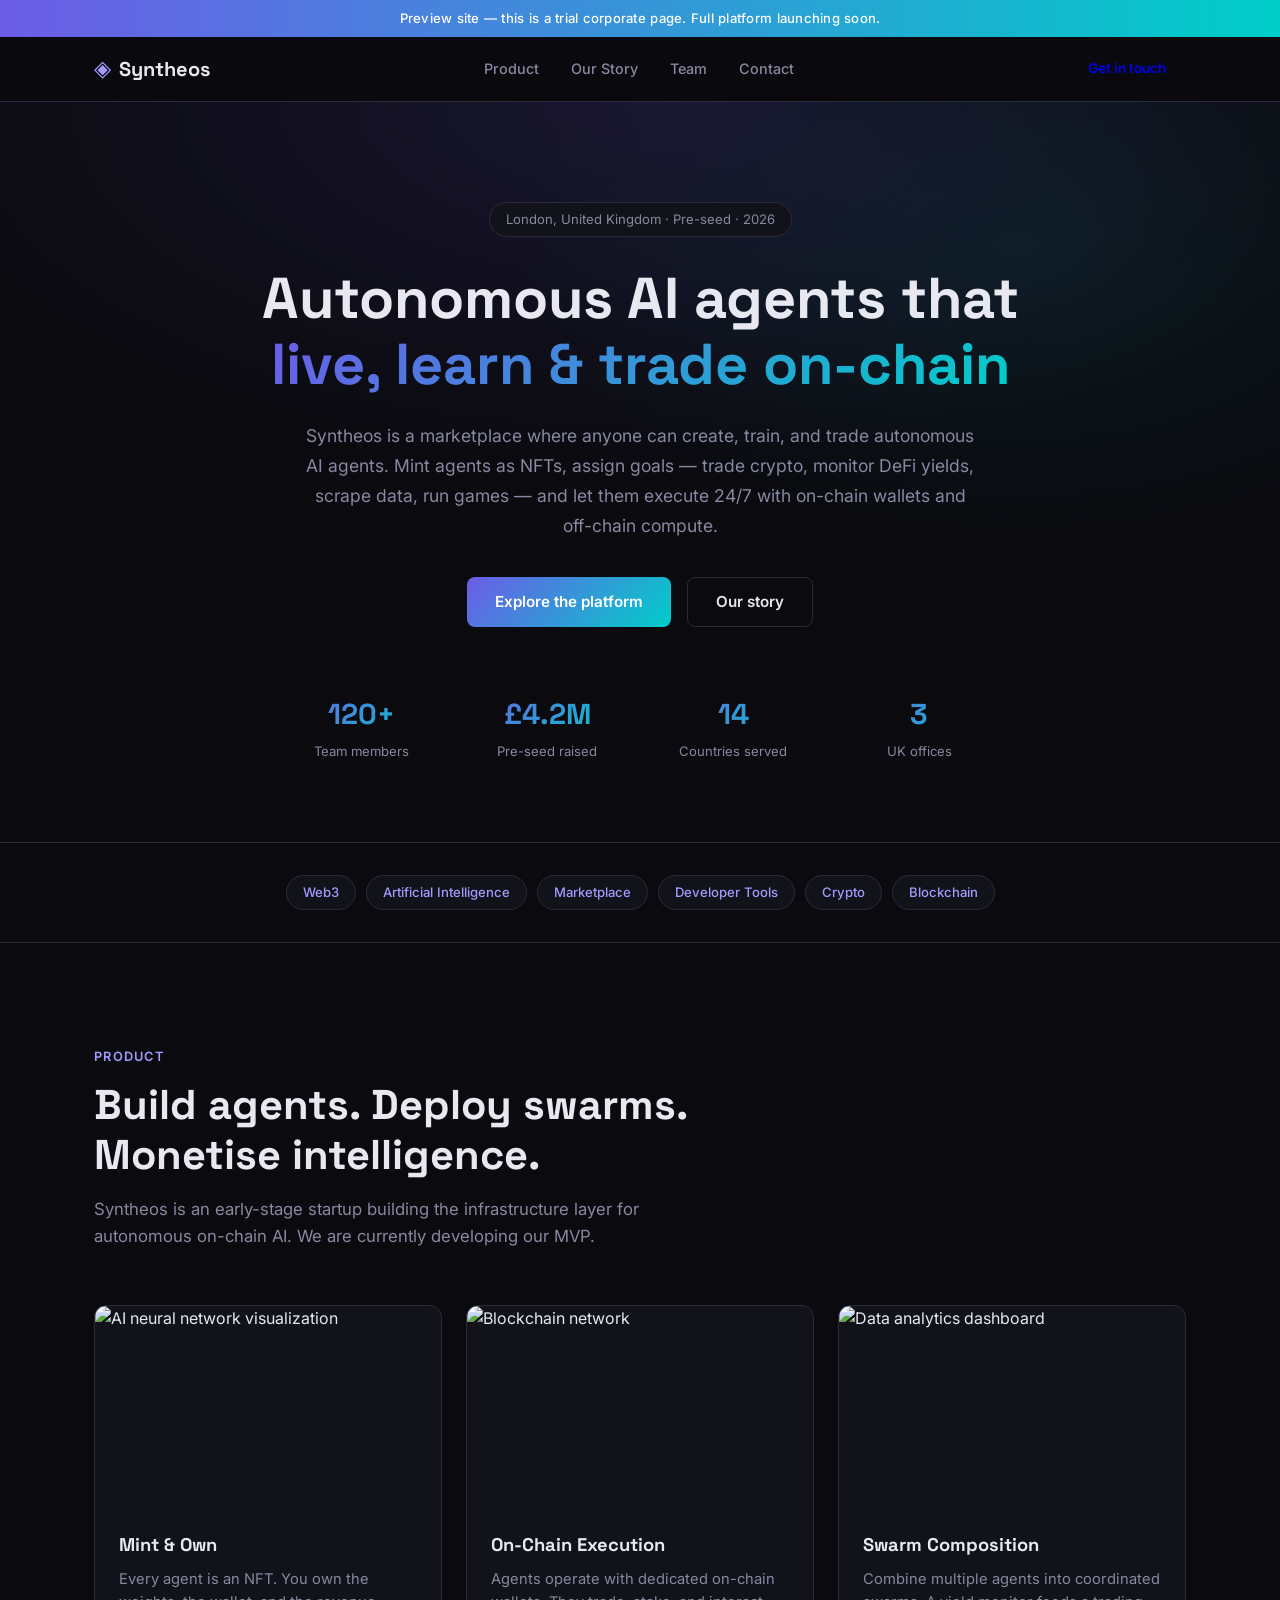
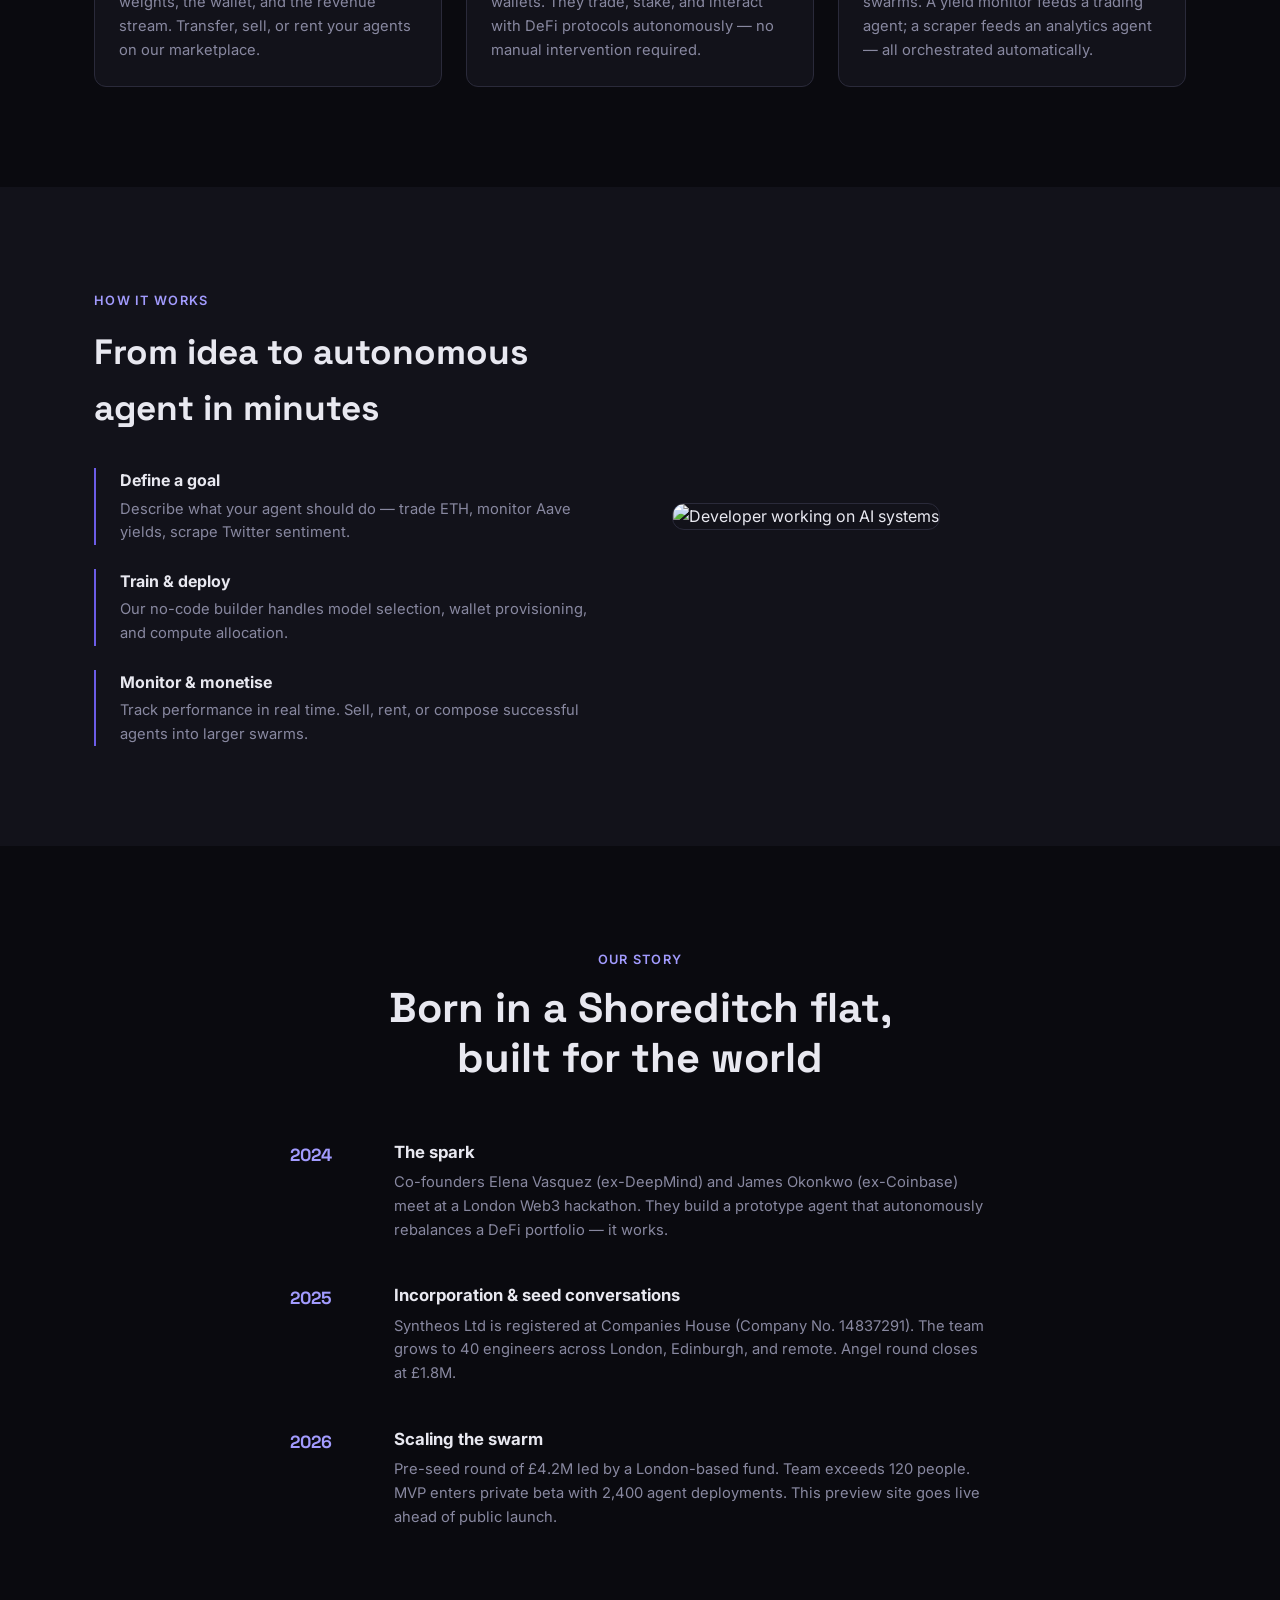
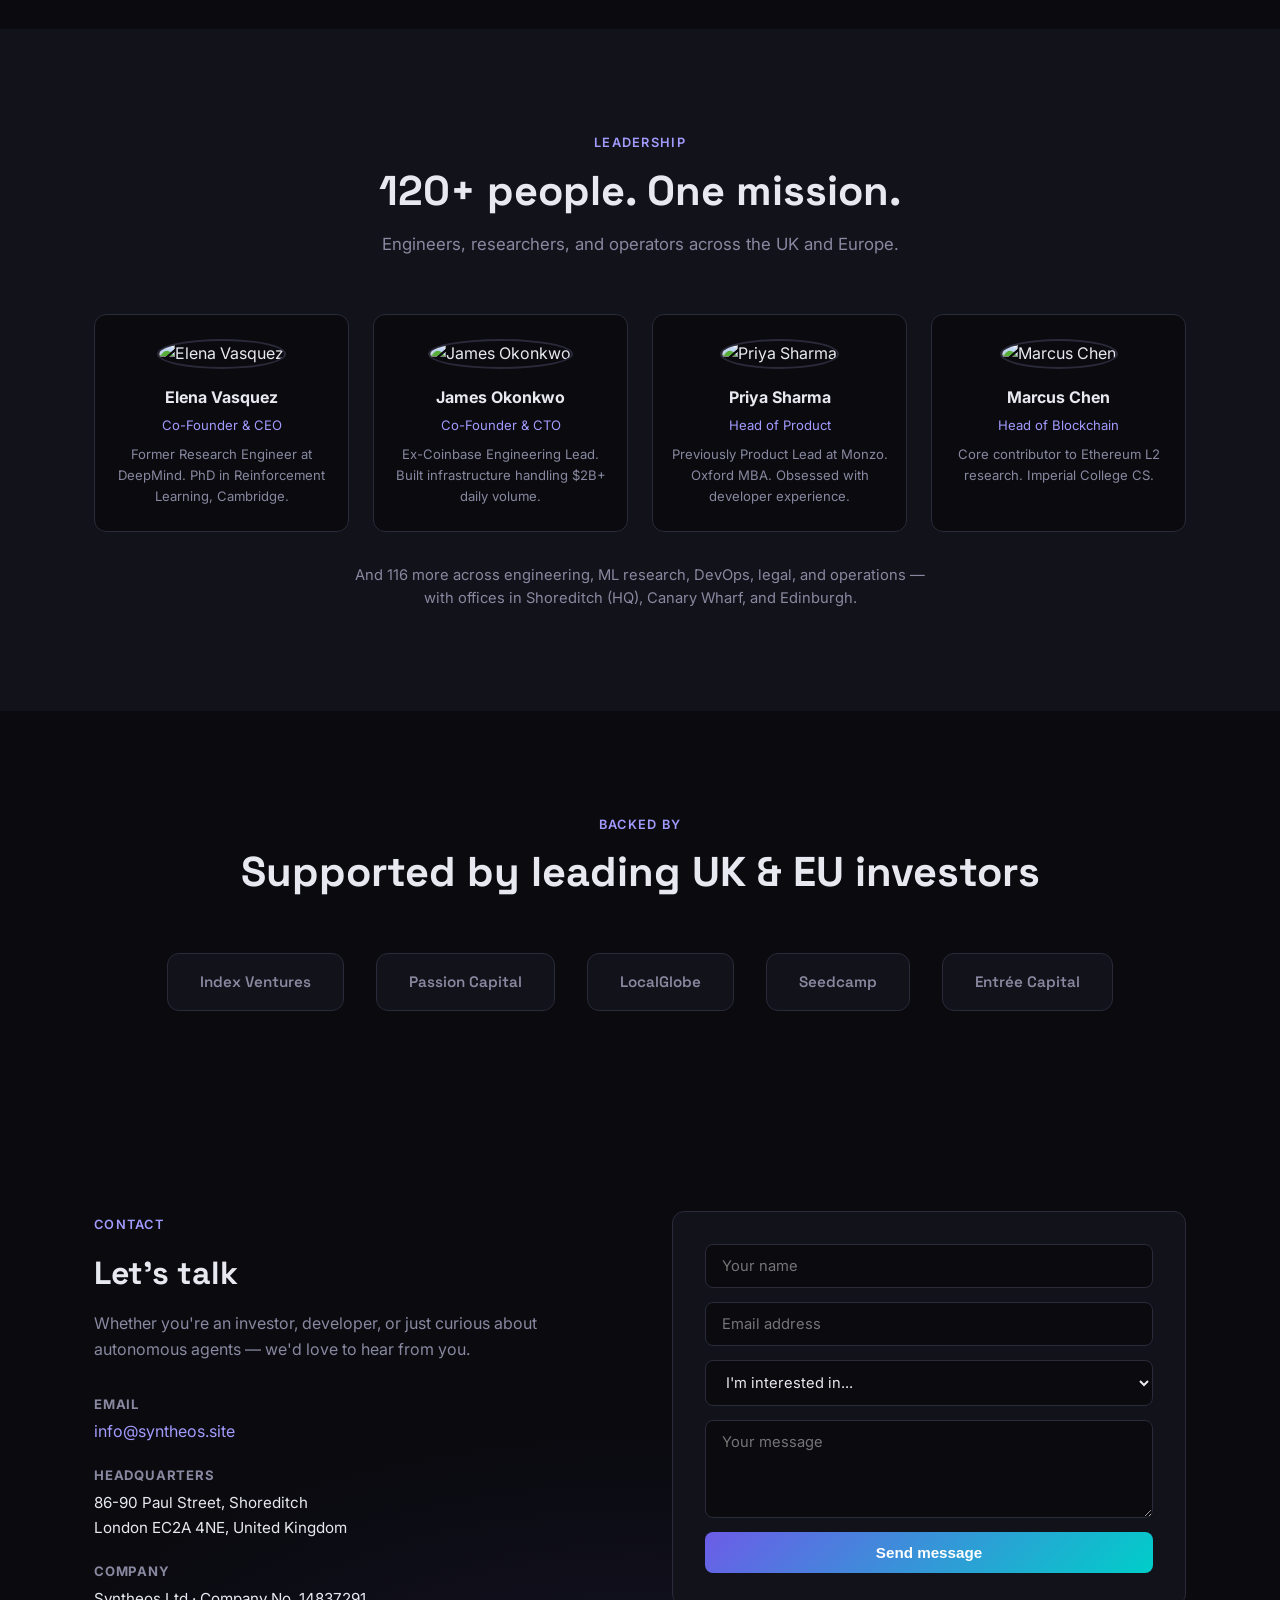
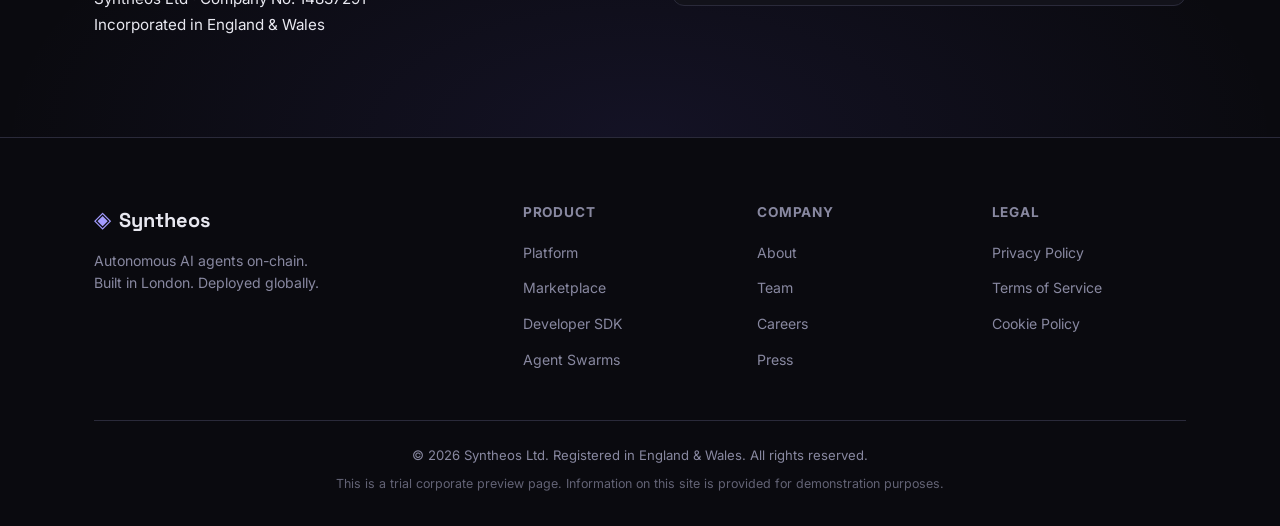
==== index.html @ bfd91b4f "Initial Syntheos corporate preview site Co-authored-by: Cursor <cursoragent@cursor.com>" ====
<!DOCTYPE html>
<html lang="en-GB">
<head>
  <meta charset="UTF-8">
  <meta name="viewport" content="width=device-width, initial-scale=1.0">
  <meta name="description" content="Syntheos — autonomous AI agent marketplace on-chain. Create, train, and trade intelligent agents from London.">
  <title>Syntheos — Autonomous AI Agents, On-Chain</title>
  <link rel="preconnect" href="https://fonts.googleapis.com">
  <link rel="preconnect" href="https://fonts.gstatic.com" crossorigin>
  <link href="https://fonts.googleapis.com/css2?family=Inter:wght@400;500;600;700;800&family=Space+Grotesk:wght@500;700&display=swap" rel="stylesheet">
  <link rel="stylesheet" href="css/style.css">
  <link rel="icon" href="data:image/svg+xml,<svg xmlns='http://www.w3.org/2000/svg' viewBox='0 0 100 100'><text y='.9em' font-size='90'>◈</text></svg>">
</head>
<body>

  <div class="trial-banner">
    Preview site — this is a trial corporate page. Full platform launching soon.
  </div>

  <nav class="nav">
    <div class="container nav-inner">
      <a href="#" class="logo">
        <span class="logo-icon">◈</span>
        Syntheos
      </a>
      <ul class="nav-links">
        <li><a href="#product">Product</a></li>
        <li><a href="#story">Our Story</a></li>
        <li><a href="#team">Team</a></li>
        <li><a href="#contact">Contact</a></li>
      </ul>
      <a href="#contact" class="btn btn-sm">Get in touch</a>
    </div>
  </nav>

  <header class="hero">
    <div class="hero-bg"></div>
    <div class="container hero-content">
      <div class="hero-badge">London, United Kingdom · Pre-seed · 2026</div>
      <h1>Autonomous AI agents that<br><span class="gradient-text">live, learn & trade on-chain</span></h1>
      <p class="hero-sub">
        Syntheos is a marketplace where anyone can create, train, and trade autonomous AI agents.
        Mint agents as NFTs, assign goals — trade crypto, monitor DeFi yields, scrape data, run games —
        and let them execute 24/7 with on-chain wallets and off-chain compute.
      </p>
      <div class="hero-actions">
        <a href="#product" class="btn btn-primary">Explore the platform</a>
        <a href="#story" class="btn btn-outline">Our story</a>
      </div>
      <div class="hero-stats">
        <div class="stat">
          <span class="stat-num">120+</span>
          <span class="stat-label">Team members</span>
        </div>
        <div class="stat">
          <span class="stat-num">£4.2M</span>
          <span class="stat-label">Pre-seed raised</span>
        </div>
        <div class="stat">
          <span class="stat-num">14</span>
          <span class="stat-label">Countries served</span>
        </div>
        <div class="stat">
          <span class="stat-num">3</span>
          <span class="stat-label">UK offices</span>
        </div>
      </div>
    </div>
  </header>

  <section class="tags-section">
    <div class="container">
      <div class="tags">
        <span class="tag">Web3</span>
        <span class="tag">Artificial Intelligence</span>
        <span class="tag">Marketplace</span>
        <span class="tag">Developer Tools</span>
        <span class="tag">Crypto</span>
        <span class="tag">Blockchain</span>
      </div>
    </div>
  </section>

  <section id="product" class="section">
    <div class="container">
      <div class="section-header">
        <span class="section-label">Product</span>
        <h2>Build agents. Deploy swarms.<br>Monetise intelligence.</h2>
        <p>Syntheos is an early-stage startup building the infrastructure layer for autonomous on-chain AI. We are currently developing our MVP.</p>
      </div>

      <div class="features-grid">
        <div class="feature-card">
          <div class="feature-img">
            <img src="https://images.unsplash.com/photo-1677442136019-21780ecad995?w=600&q=80" alt="AI neural network visualization" loading="lazy">
          </div>
          <div class="feature-body">
            <h3>Mint & Own</h3>
            <p>Every agent is an NFT. You own the weights, the wallet, and the revenue stream. Transfer, sell, or rent your agents on our marketplace.</p>
          </div>
        </div>
        <div class="feature-card">
          <div class="feature-img">
            <img src="https://images.unsplash.com/photo-1639762681485-074b7f938ba0?w=600&q=80" alt="Blockchain network" loading="lazy">
          </div>
          <div class="feature-body">
            <h3>On-Chain Execution</h3>
            <p>Agents operate with dedicated on-chain wallets. They trade, stake, and interact with DeFi protocols autonomously — no manual intervention required.</p>
          </div>
        </div>
        <div class="feature-card">
          <div class="feature-img">
            <img src="https://images.unsplash.com/photo-1551288049-bebda4e38f71?w=600&q=80" alt="Data analytics dashboard" loading="lazy">
          </div>
          <div class="feature-body">
            <h3>Swarm Composition</h3>
            <p>Combine multiple agents into coordinated swarms. A yield monitor feeds a trading agent; a scraper feeds an analytics agent — all orchestrated automatically.</p>
          </div>
        </div>
      </div>
    </div>
  </section>

  <section class="section section-dark">
    <div class="container">
      <div class="split">
        <div class="split-text">
          <span class="section-label">How it works</span>
          <h2>From idea to autonomous agent in minutes</h2>
          <ol class="steps">
            <li>
              <strong>Define a goal</strong>
              <span>Describe what your agent should do — trade ETH, monitor Aave yields, scrape Twitter sentiment.</span>
            </li>
            <li>
              <strong>Train & deploy</strong>
              <span>Our no-code builder handles model selection, wallet provisioning, and compute allocation.</span>
            </li>
            <li>
              <strong>Monitor & monetise</strong>
              <span>Track performance in real time. Sell, rent, or compose successful agents into larger swarms.</span>
            </li>
          </ol>
        </div>
        <div class="split-visual">
          <img src="https://images.unsplash.com/photo-1620712943543-bcc4688e7485?w=700&q=80" alt="Developer working on AI systems" loading="lazy">
        </div>
      </div>
    </div>
  </section>

  <section id="story" class="section">
    <div class="container">
      <div class="section-header centered">
        <span class="section-label">Our Story</span>
        <h2>Born in a Shoreditch flat,<br>built for the world</h2>
      </div>
      <div class="timeline">
        <div class="timeline-item">
          <div class="timeline-year">2024</div>
          <div class="timeline-content">
            <h3>The spark</h3>
            <p>Co-founders Elena Vasquez (ex-DeepMind) and James Okonkwo (ex-Coinbase) meet at a London Web3 hackathon. They build a prototype agent that autonomously rebalances a DeFi portfolio — it works.</p>
          </div>
        </div>
        <div class="timeline-item">
          <div class="timeline-year">2025</div>
          <div class="timeline-content">
            <h3>Incorporation & seed conversations</h3>
            <p>Syntheos Ltd is registered at Companies House (Company No. 14837291). The team grows to 40 engineers across London, Edinburgh, and remote. Angel round closes at £1.8M.</p>
          </div>
        </div>
        <div class="timeline-item">
          <div class="timeline-year">2026</div>
          <div class="timeline-content">
            <h3>Scaling the swarm</h3>
            <p>Pre-seed round of £4.2M led by a London-based fund. Team exceeds 120 people. MVP enters private beta with 2,400 agent deployments. This preview site goes live ahead of public launch.</p>
          </div>
        </div>
      </div>
    </div>
  </section>

  <section id="team" class="section section-dark">
    <div class="container">
      <div class="section-header centered">
        <span class="section-label">Leadership</span>
        <h2>120+ people. One mission.</h2>
        <p>Engineers, researchers, and operators across the UK and Europe.</p>
      </div>
      <div class="team-grid">
        <div class="team-card">
          <img src="https://images.unsplash.com/photo-1573496359142-b8d87734a5a2?w=300&q=80" alt="Elena Vasquez" loading="lazy">
          <h3>Elena Vasquez</h3>
          <span class="team-role">Co-Founder & CEO</span>
          <p>Former Research Engineer at DeepMind. PhD in Reinforcement Learning, Cambridge.</p>
        </div>
        <div class="team-card">
          <img src="https://images.unsplash.com/photo-1472099645785-5658abf4ff4e?w=300&q=80" alt="James Okonkwo" loading="lazy">
          <h3>James Okonkwo</h3>
          <span class="team-role">Co-Founder & CTO</span>
          <p>Ex-Coinbase Engineering Lead. Built infrastructure handling $2B+ daily volume.</p>
        </div>
        <div class="team-card">
          <img src="https://images.unsplash.com/photo-1580489944761-15a19d654956?w=300&q=80" alt="Priya Sharma" loading="lazy">
          <h3>Priya Sharma</h3>
          <span class="team-role">Head of Product</span>
          <p>Previously Product Lead at Monzo. Oxford MBA. Obsessed with developer experience.</p>
        </div>
        <div class="team-card">
          <img src="https://images.unsplash.com/photo-1519085360753-af0119f7cbe7?w=300&q=80" alt="Marcus Chen" loading="lazy">
          <h3>Marcus Chen</h3>
          <span class="team-role">Head of Blockchain</span>
          <p>Core contributor to Ethereum L2 research. Imperial College CS.</p>
        </div>
      </div>
      <div class="team-note">
        <p>And 116 more across engineering, ML research, DevOps, legal, and operations — with offices in Shoreditch (HQ), Canary Wharf, and Edinburgh.</p>
      </div>
    </div>
  </section>

  <section class="section investors">
    <div class="container">
      <div class="section-header centered">
        <span class="section-label">Backed by</span>
        <h2>Supported by leading UK & EU investors</h2>
      </div>
      <div class="investors-row">
        <div class="investor">Index Ventures</div>
        <div class="investor">Passion Capital</div>
        <div class="investor">LocalGlobe</div>
        <div class="investor">Seedcamp</div>
        <div class="investor">Entrée Capital</div>
      </div>
    </div>
  </section>

  <section id="contact" class="section section-contact">
    <div class="container">
      <div class="contact-grid">
        <div class="contact-info">
          <span class="section-label">Contact</span>
          <h2>Let's talk</h2>
          <p>Whether you're an investor, developer, or just curious about autonomous agents — we'd love to hear from you.</p>
          <div class="contact-details">
            <div class="contact-item">
              <strong>Email</strong>
              <a href="mailto:info@syntheos.site">info@syntheos.site</a>
            </div>
            <div class="contact-item">
              <strong>Headquarters</strong>
              <span>86-90 Paul Street, Shoreditch<br>London EC2A 4NE, United Kingdom</span>
            </div>
            <div class="contact-item">
              <strong>Company</strong>
              <span>Syntheos Ltd · Company No. 14837291<br>Incorporated in England & Wales</span>
            </div>
          </div>
        </div>
        <div class="contact-form-wrap">
          <form class="contact-form" onsubmit="event.preventDefault(); alert('Thank you! We will be in touch shortly.');">
            <input type="text" placeholder="Your name" required>
            <input type="email" placeholder="Email address" required>
            <select>
              <option value="">I'm interested in...</option>
              <option>Investing</option>
              <option>Building agents</option>
              <option>Partnership</option>
              <option>Press / Media</option>
              <option>Careers</option>
            </select>
            <textarea placeholder="Your message" rows="4"></textarea>
            <button type="submit" class="btn btn-primary btn-full">Send message</button>
          </form>
        </div>
      </div>
    </div>
  </section>

  <footer class="footer">
    <div class="container">
      <div class="footer-grid">
        <div class="footer-brand">
          <a href="#" class="logo">
            <span class="logo-icon">◈</span>
            Syntheos
          </a>
          <p>Autonomous AI agents on-chain.<br>Built in London. Deployed globally.</p>
        </div>
        <div class="footer-col">
          <h4>Product</h4>
          <ul>
            <li><a href="#product">Platform</a></li>
            <li><a href="#product">Marketplace</a></li>
            <li><a href="#product">Developer SDK</a></li>
            <li><a href="#product">Agent Swarms</a></li>
          </ul>
        </div>
        <div class="footer-col">
          <h4>Company</h4>
          <ul>
            <li><a href="#story">About</a></li>
            <li><a href="#team">Team</a></li>
            <li><a href="#contact">Careers</a></li>
            <li><a href="#contact">Press</a></li>
          </ul>
        </div>
        <div class="footer-col">
          <h4>Legal</h4>
          <ul>
            <li><a href="#">Privacy Policy</a></li>
            <li><a href="#">Terms of Service</a></li>
            <li><a href="#">Cookie Policy</a></li>
          </ul>
        </div>
      </div>
      <div class="footer-bottom">
        <p>&copy; 2026 Syntheos Ltd. Registered in England & Wales. All rights reserved.</p>
        <p class="footer-disclaimer">This is a trial corporate preview page. Information on this site is provided for demonstration purposes.</p>
      </div>
    </div>
  </footer>

</body>
</html>
---- css/style.css ----
*, *::before, *::after {
  margin: 0;
  padding: 0;
  box-sizing: border-box;
}

:root {
  --bg: #0a0a0f;
  --bg-card: #12121a;
  --bg-card-hover: #1a1a26;
  --border: #2a2a3a;
  --text: #e8e8f0;
  --text-muted: #8888a0;
  --accent: #6c5ce7;
  --accent-light: #a29bfe;
  --gradient: linear-gradient(135deg, #6c5ce7, #00cec9);
  --radius: 12px;
  --font: 'Inter', system-ui, sans-serif;
  --font-display: 'Space Grotesk', system-ui, sans-serif;
}

html {
  scroll-behavior: smooth;
}

body {
  font-family: var(--font);
  background: var(--bg);
  color: var(--text);
  line-height: 1.6;
  -webkit-font-smoothing: antialiased;
}

.container {
  max-width: 1140px;
  margin: 0 auto;
  padding: 0 24px;
}

/* Trial banner */
.trial-banner {
  background: linear-gradient(90deg, #6c5ce7, #00cec9);
  color: #fff;
  text-align: center;
  padding: 8px 16px;
  font-size: 0.82rem;
  font-weight: 500;
  letter-spacing: 0.02em;
}

/* Nav */
.nav {
  position: sticky;
  top: 0;
  z-index: 100;
  background: rgba(10, 10, 15, 0.85);
  backdrop-filter: blur(16px);
  border-bottom: 1px solid var(--border);
}

.nav-inner {
  display: flex;
  align-items: center;
  justify-content: space-between;
  height: 64px;
}

.logo {
  display: flex;
  align-items: center;
  gap: 8px;
  font-family: var(--font-display);
  font-size: 1.25rem;
  font-weight: 700;
  color: var(--text);
  text-decoration: none;
}

.logo-icon {
  color: var(--accent-light);
  font-size: 1.4rem;
}

.nav-links {
  display: flex;
  list-style: none;
  gap: 32px;
}

.nav-links a {
  color: var(--text-muted);
  text-decoration: none;
  font-size: 0.9rem;
  font-weight: 500;
  transition: color 0.2s;
}

.nav-links a:hover {
  color: var(--text);
}

/* Buttons */
.btn {
  display: inline-flex;
  align-items: center;
  justify-content: center;
  padding: 12px 28px;
  border-radius: 8px;
  font-size: 0.95rem;
  font-weight: 600;
  text-decoration: none;
  border: none;
  cursor: pointer;
  transition: all 0.2s;
}

.btn-sm {
  padding: 8px 20px;
  font-size: 0.85rem;
}

.btn-primary {
  background: var(--gradient);
  color: #fff;
}

.btn-primary:hover {
  opacity: 0.9;
  transform: translateY(-1px);
}

.btn-outline {
  background: transparent;
  color: var(--text);
  border: 1px solid var(--border);
}

.btn-outline:hover {
  border-color: var(--accent);
  color: var(--accent-light);
}

.btn-full {
  width: 100%;
}

/* Hero */
.hero {
  position: relative;
  padding: 100px 0 80px;
  overflow: hidden;
}

.hero-bg {
  position: absolute;
  inset: 0;
  background:
    radial-gradient(ellipse 60% 50% at 50% 0%, rgba(108, 92, 231, 0.15), transparent),
    radial-gradient(ellipse 40% 40% at 80% 20%, rgba(0, 206, 201, 0.08), transparent);
  pointer-events: none;
}

.hero-content {
  position: relative;
  text-align: center;
}

.hero-badge {
  display: inline-block;
  padding: 6px 16px;
  border-radius: 100px;
  background: var(--bg-card);
  border: 1px solid var(--border);
  font-size: 0.82rem;
  color: var(--text-muted);
  margin-bottom: 28px;
}

.hero h1 {
  font-family: var(--font-display);
  font-size: clamp(2.2rem, 5vw, 3.6rem);
  font-weight: 700;
  line-height: 1.15;
  margin-bottom: 24px;
}

.gradient-text {
  background: var(--gradient);
  -webkit-background-clip: text;
  -webkit-text-fill-color: transparent;
  background-clip: text;
}

.hero-sub {
  max-width: 680px;
  margin: 0 auto 36px;
  font-size: 1.1rem;
  color: var(--text-muted);
  line-height: 1.7;
}

.hero-actions {
  display: flex;
  gap: 16px;
  justify-content: center;
  margin-bottom: 64px;
}

.hero-stats {
  display: grid;
  grid-template-columns: repeat(4, 1fr);
  gap: 24px;
  max-width: 720px;
  margin: 0 auto;
}

.stat {
  display: flex;
  flex-direction: column;
  gap: 4px;
}

.stat-num {
  font-family: var(--font-display);
  font-size: 1.8rem;
  font-weight: 700;
  background: var(--gradient);
  -webkit-background-clip: text;
  -webkit-text-fill-color: transparent;
  background-clip: text;
}

.stat-label {
  font-size: 0.82rem;
  color: var(--text-muted);
}

/* Tags */
.tags-section {
  padding: 32px 0;
  border-top: 1px solid var(--border);
  border-bottom: 1px solid var(--border);
}

.tags {
  display: flex;
  flex-wrap: wrap;
  gap: 10px;
  justify-content: center;
}

.tag {
  padding: 6px 16px;
  border-radius: 100px;
  background: var(--bg-card);
  border: 1px solid var(--border);
  font-size: 0.82rem;
  color: var(--accent-light);
  font-weight: 500;
}

/* Sections */
.section {
  padding: 100px 0;
}

.section-dark {
  background: var(--bg-card);
}

.section-header {
  margin-bottom: 56px;
}

.section-header.centered {
  text-align: center;
}

.section-header h2 {
  font-family: var(--font-display);
  font-size: clamp(1.8rem, 3.5vw, 2.6rem);
  font-weight: 700;
  line-height: 1.2;
  margin-bottom: 16px;
}

.section-header p {
  color: var(--text-muted);
  font-size: 1.05rem;
  max-width: 560px;
}

.section-header.centered p {
  margin: 0 auto;
}

.section-label {
  display: inline-block;
  font-size: 0.8rem;
  font-weight: 600;
  text-transform: uppercase;
  letter-spacing: 0.1em;
  color: var(--accent-light);
  margin-bottom: 12px;
}

/* Features */
.features-grid {
  display: grid;
  grid-template-columns: repeat(3, 1fr);
  gap: 24px;
}

.feature-card {
  background: var(--bg-card);
  border: 1px solid var(--border);
  border-radius: var(--radius);
  overflow: hidden;
  transition: border-color 0.2s, transform 0.2s;
}

.feature-card:hover {
  border-color: var(--accent);
  transform: translateY(-4px);
}

.feature-img {
  height: 200px;
  overflow: hidden;
}

.feature-img img {
  width: 100%;
  height: 100%;
  object-fit: cover;
}

.feature-body {
  padding: 24px;
}

.feature-body h3 {
  font-family: var(--font-display);
  font-size: 1.15rem;
  margin-bottom: 8px;
}

.feature-body p {
  color: var(--text-muted);
  font-size: 0.92rem;
}

/* Split */
.split {
  display: grid;
  grid-template-columns: 1fr 1fr;
  gap: 64px;
  align-items: center;
}

.split-text h2 {
  font-family: var(--font-display);
  font-size: clamp(1.6rem, 3vw, 2.2rem);
  margin-bottom: 32px;
}

.steps {
  list-style: none;
  display: flex;
  flex-direction: column;
  gap: 24px;
}

.steps li {
  display: flex;
  flex-direction: column;
  gap: 4px;
  padding-left: 24px;
  border-left: 2px solid var(--accent);
}

.steps li strong {
  font-size: 1rem;
}

.steps li span {
  color: var(--text-muted);
  font-size: 0.92rem;
}

.split-visual img {
  width: 100%;
  border-radius: var(--radius);
  border: 1px solid var(--border);
}

/* Timeline */
.timeline {
  max-width: 700px;
  margin: 0 auto;
  display: flex;
  flex-direction: column;
  gap: 40px;
}

.timeline-item {
  display: grid;
  grid-template-columns: 80px 1fr;
  gap: 24px;
}

.timeline-year {
  font-family: var(--font-display);
  font-size: 1.1rem;
  font-weight: 700;
  color: var(--accent-light);
  padding-top: 2px;
}

.timeline-content h3 {
  font-size: 1.05rem;
  margin-bottom: 6px;
}

.timeline-content p {
  color: var(--text-muted);
  font-size: 0.92rem;
}

/* Team */
.team-grid {
  display: grid;
  grid-template-columns: repeat(4, 1fr);
  gap: 24px;
  margin-bottom: 32px;
}

.team-card {
  text-align: center;
  padding: 24px 16px;
  background: var(--bg);
  border: 1px solid var(--border);
  border-radius: var(--radius);
}

.team-card img {
  width: 96px;
  height: 96px;
  border-radius: 50%;
  object-fit: cover;
  margin-bottom: 16px;
  border: 2px solid var(--border);
}

.team-card h3 {
  font-size: 1rem;
  margin-bottom: 4px;
}

.team-role {
  display: block;
  font-size: 0.82rem;
  color: var(--accent-light);
  margin-bottom: 8px;
}

.team-card p {
  font-size: 0.82rem;
  color: var(--text-muted);
}

.team-note {
  text-align: center;
  color: var(--text-muted);
  font-size: 0.92rem;
}

.team-note p {
  max-width: 600px;
  margin: 0 auto;
}

/* Investors */
.investors-row {
  display: flex;
  flex-wrap: wrap;
  justify-content: center;
  gap: 32px;
}

.investor {
  padding: 16px 32px;
  background: var(--bg-card);
  border: 1px solid var(--border);
  border-radius: var(--radius);
  font-family: var(--font-display);
  font-weight: 600;
  font-size: 0.95rem;
  color: var(--text-muted);
}

/* Contact */
.section-contact {
  background:
    radial-gradient(ellipse 50% 50% at 50% 100%, rgba(108, 92, 231, 0.1), transparent);
}

.contact-grid {
  display: grid;
  grid-template-columns: 1fr 1fr;
  gap: 64px;
  align-items: start;
}

.contact-info h2 {
  font-family: var(--font-display);
  font-size: 2rem;
  margin-bottom: 12px;
}

.contact-info > p {
  color: var(--text-muted);
  margin-bottom: 32px;
}

.contact-details {
  display: flex;
  flex-direction: column;
  gap: 20px;
}

.contact-item strong {
  display: block;
  font-size: 0.82rem;
  text-transform: uppercase;
  letter-spacing: 0.06em;
  color: var(--text-muted);
  margin-bottom: 4px;
}

.contact-item a {
  color: var(--accent-light);
  text-decoration: none;
}

.contact-item a:hover {
  text-decoration: underline;
}

.contact-item span {
  color: var(--text);
  font-size: 0.95rem;
}

.contact-form {
  display: flex;
  flex-direction: column;
  gap: 14px;
  background: var(--bg-card);
  border: 1px solid var(--border);
  border-radius: var(--radius);
  padding: 32px;
}

.contact-form input,
.contact-form select,
.contact-form textarea {
  background: var(--bg);
  border: 1px solid var(--border);
  border-radius: 8px;
  padding: 12px 16px;
  color: var(--text);
  font-family: var(--font);
  font-size: 0.92rem;
  outline: none;
  transition: border-color 0.2s;
}

.contact-form input:focus,
.contact-form select:focus,
.contact-form textarea:focus {
  border-color: var(--accent);
}

.contact-form textarea {
  resize: vertical;
}

/* Footer */
.footer {
  border-top: 1px solid var(--border);
  padding: 64px 0 32px;
}

.footer-grid {
  display: grid;
  grid-template-columns: 2fr 1fr 1fr 1fr;
  gap: 40px;
  margin-bottom: 48px;
}

.footer-brand p {
  color: var(--text-muted);
  font-size: 0.88rem;
  margin-top: 12px;
}

.footer-col h4 {
  font-size: 0.85rem;
  text-transform: uppercase;
  letter-spacing: 0.06em;
  color: var(--text-muted);
  margin-bottom: 16px;
}

.footer-col ul {
  list-style: none;
  display: flex;
  flex-direction: column;
  gap: 10px;
}

.footer-col a {
  color: var(--text-muted);
  text-decoration: none;
  font-size: 0.88rem;
  transition: color 0.2s;
}

.footer-col a:hover {
  color: var(--text);
}

.footer-bottom {
  border-top: 1px solid var(--border);
  padding-top: 24px;
  text-align: center;
}

.footer-bottom p {
  font-size: 0.82rem;
  color: var(--text-muted);
}

.footer-disclaimer {
  margin-top: 8px;
  font-size: 0.78rem !important;
  opacity: 0.7;
}

/* Responsive */
@media (max-width: 900px) {
  .nav-links { display: none; }
  .hero-stats { grid-template-columns: repeat(2, 1fr); }
  .features-grid { grid-template-columns: 1fr; }
  .split { grid-template-columns: 1fr; }
  .team-grid { grid-template-columns: repeat(2, 1fr); }
  .contact-grid { grid-template-columns: 1fr; }
  .footer-grid { grid-template-columns: 1fr 1fr; }
}

@media (max-width: 600px) {
  .hero { padding: 60px 0 48px; }
  .hero-actions { flex-direction: column; align-items: center; }
  .hero-stats { grid-template-columns: 1fr 1fr; gap: 16px; }
  .team-grid { grid-template-columns: 1fr; }
  .footer-grid { grid-template-columns: 1fr; }
  .timeline-item { grid-template-columns: 1fr; gap: 8px; }
}
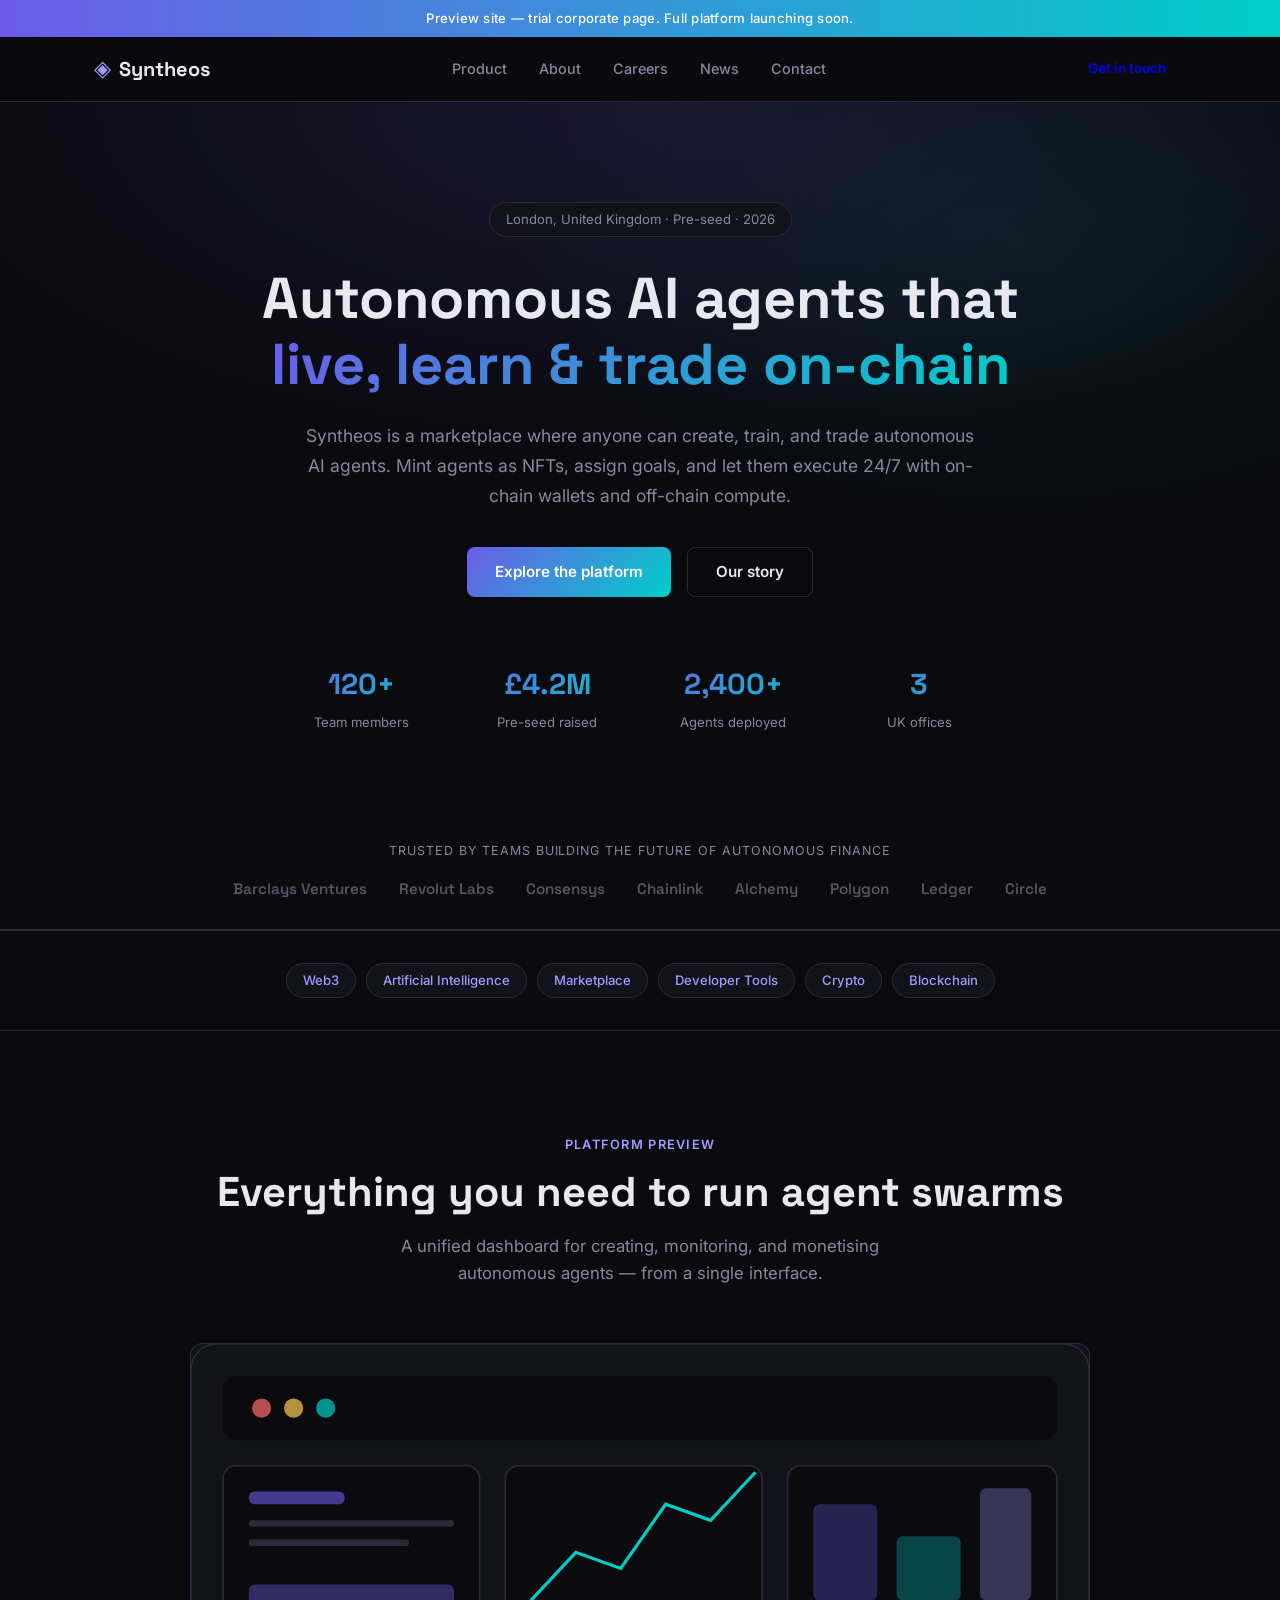
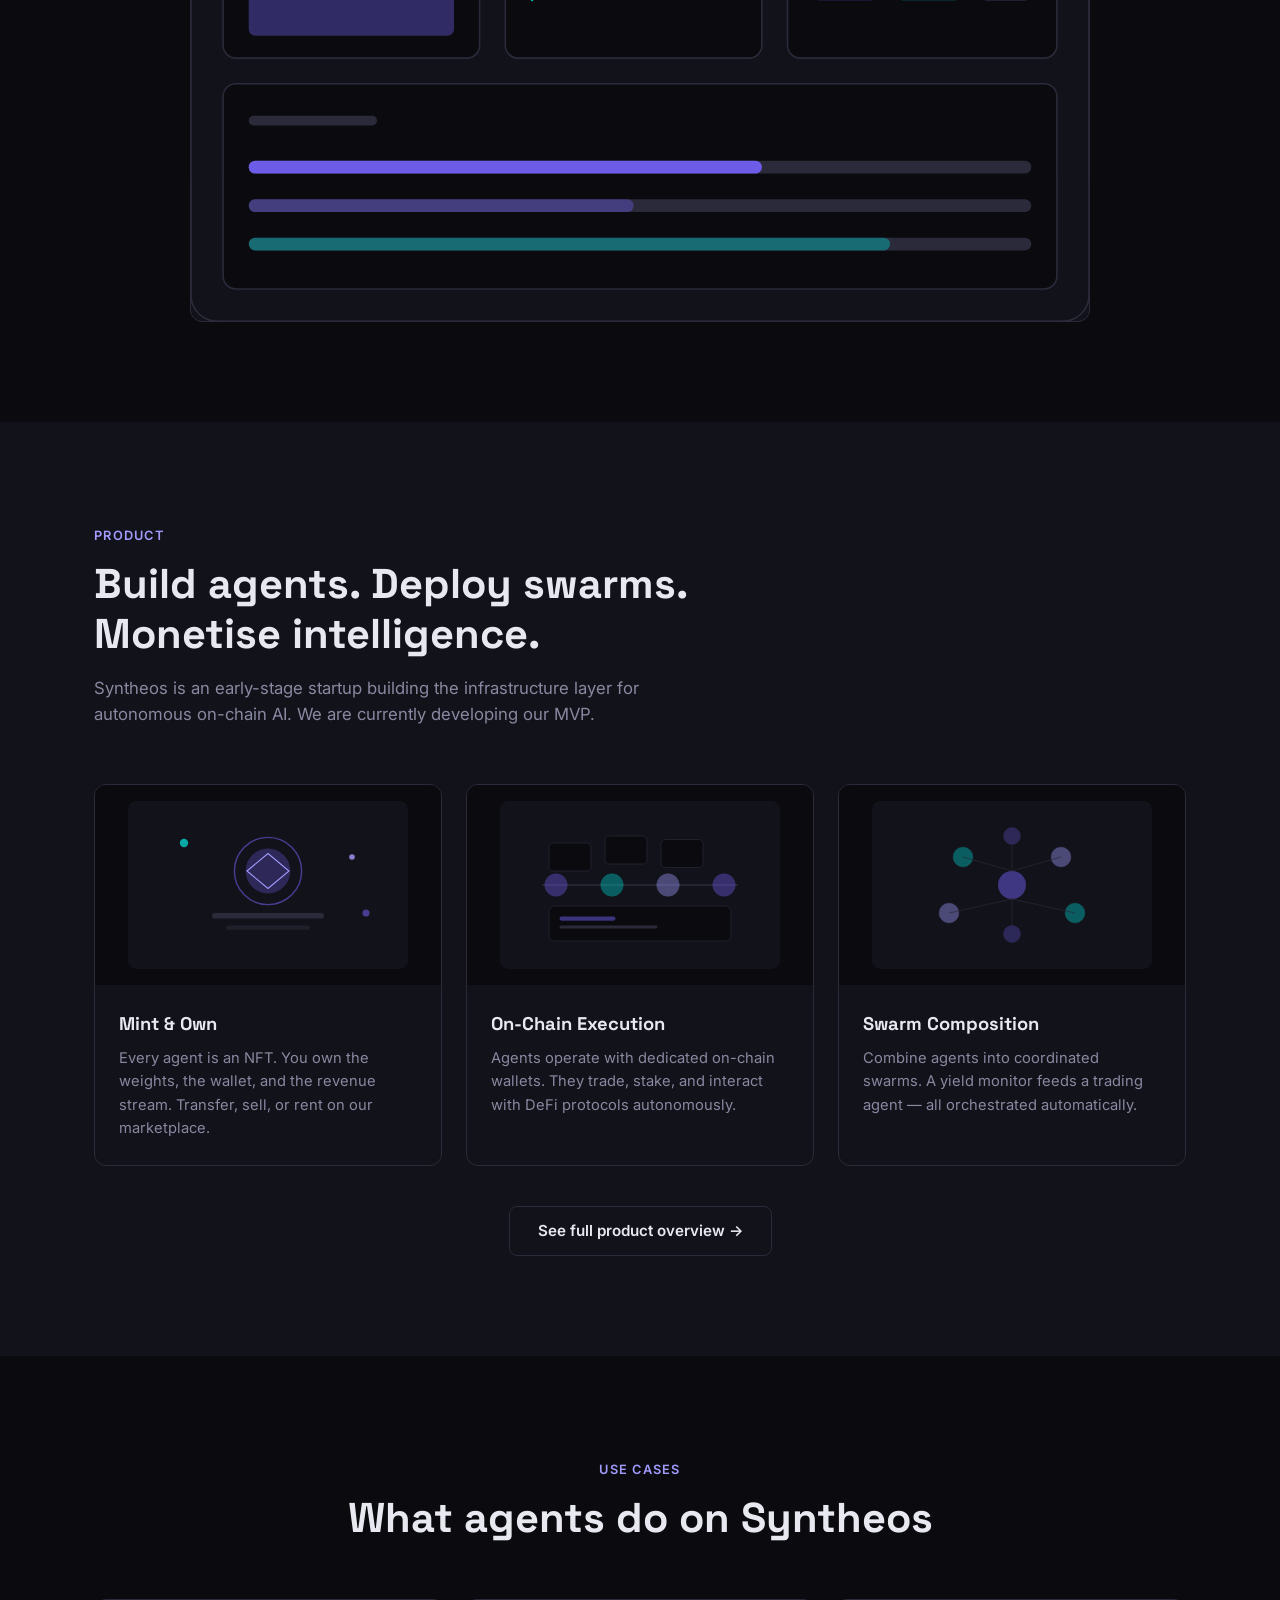
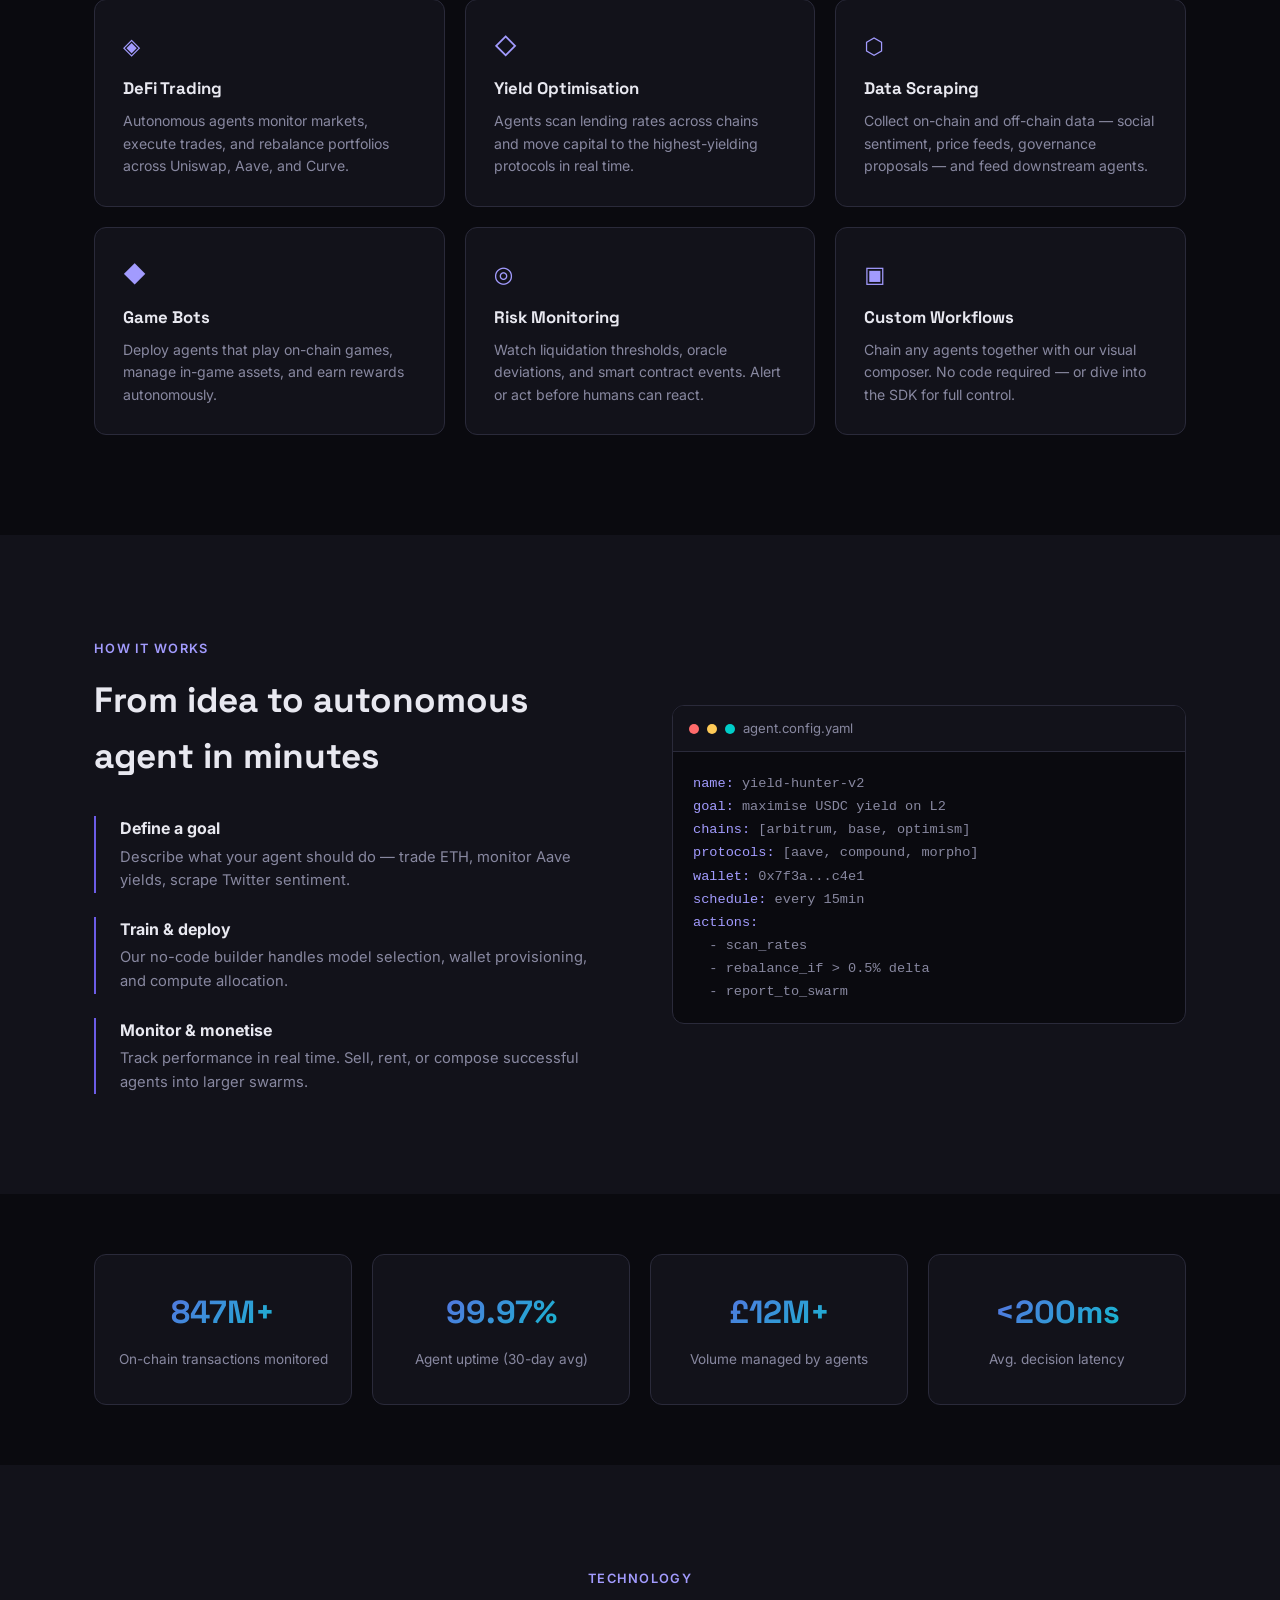
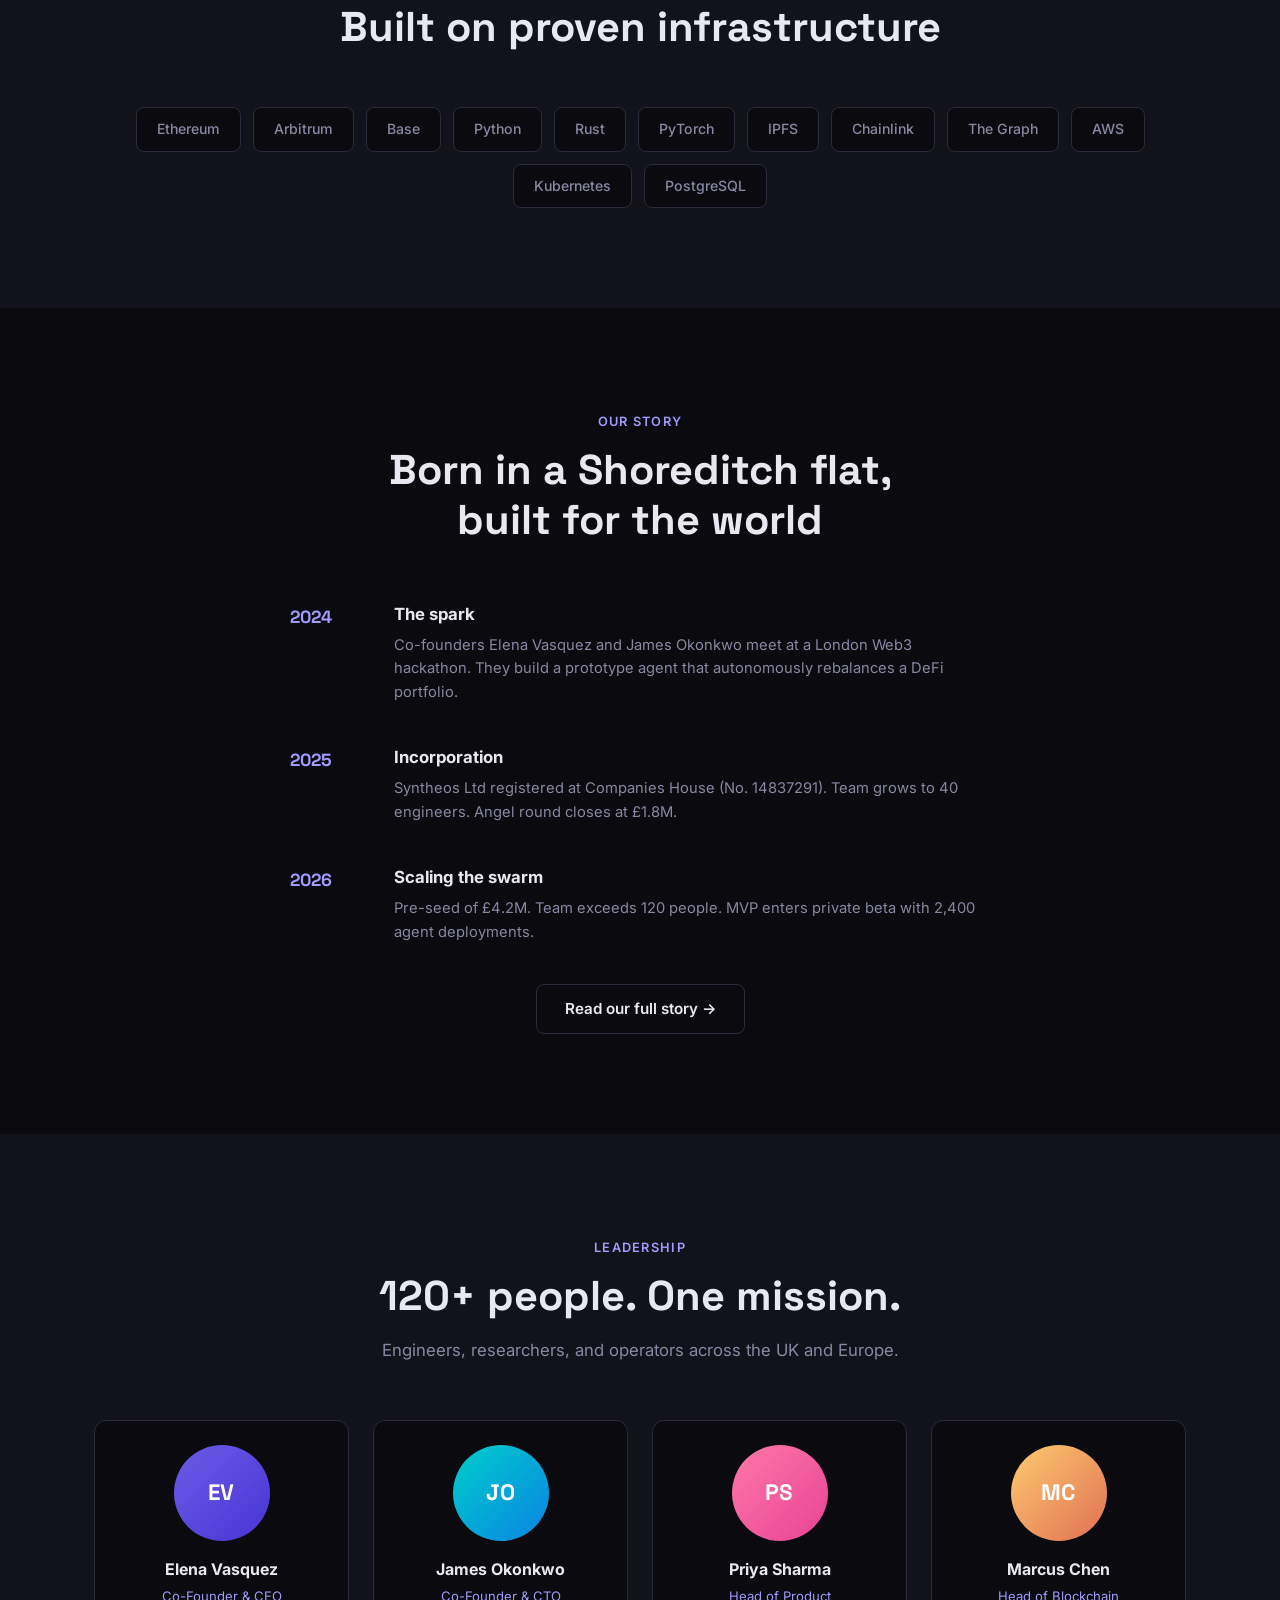
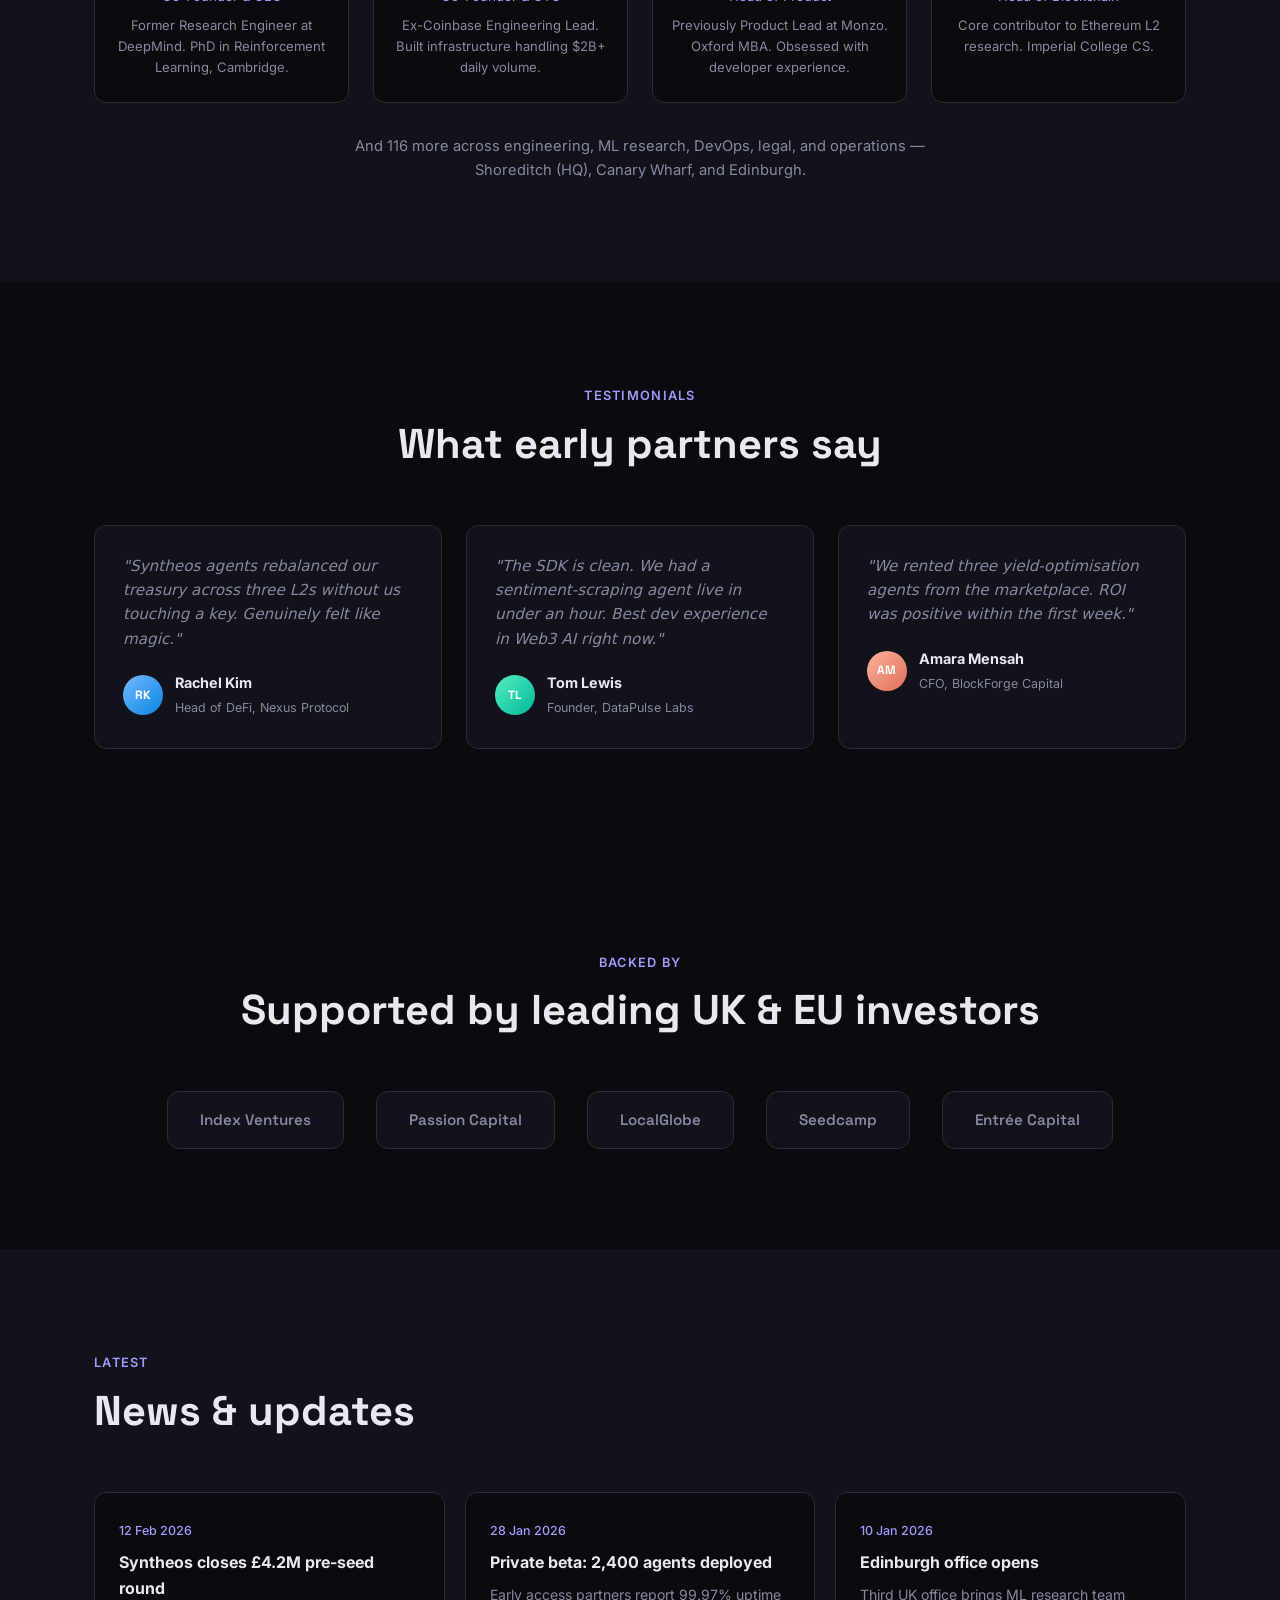
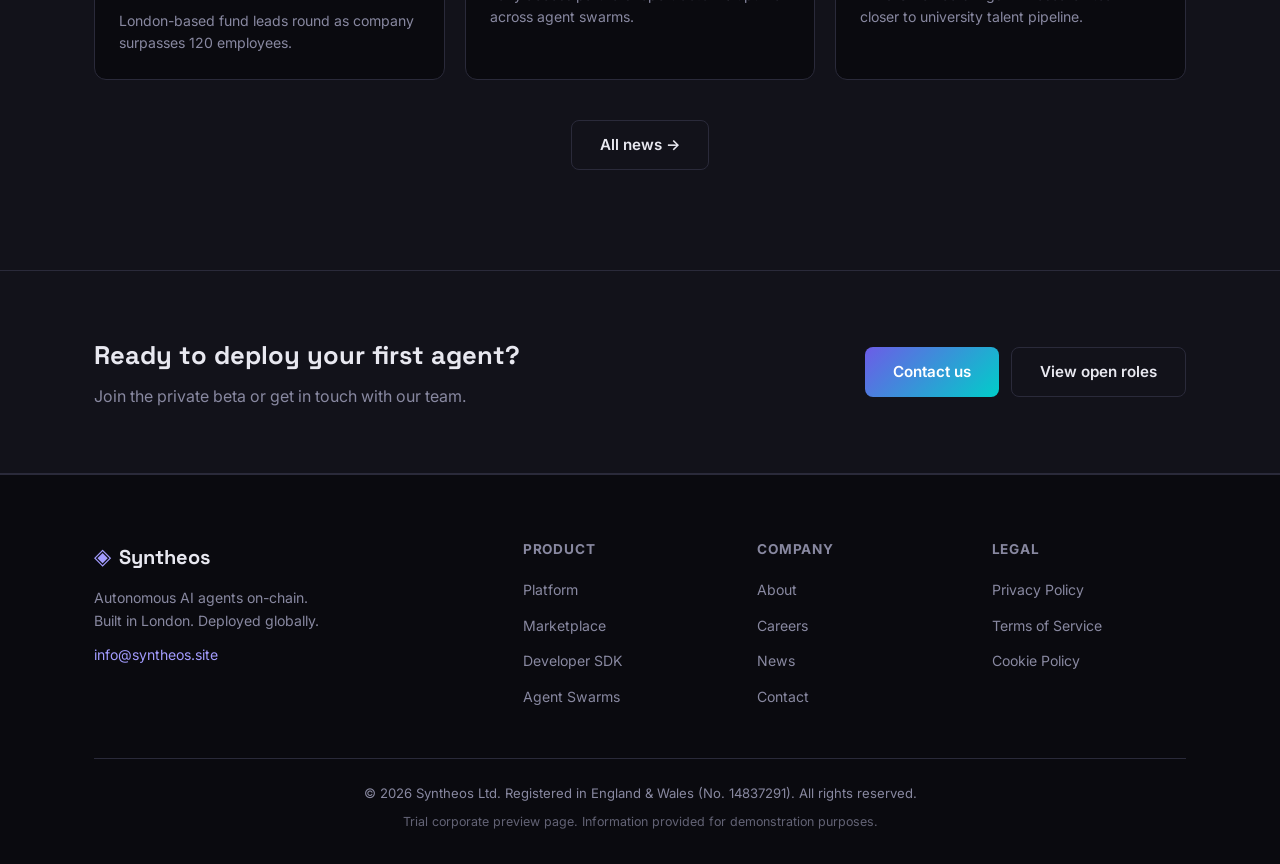
==== commit 6f8c6d83: "Expand site: multi-page layout, SVG visuals, more content Co-authored-by: Cursor <cursoragent@cursor" ====
--- a/index.html
+++ b/index.html
@@ -13,23 +13,20 @@
 </head>
 <body>
 
-  <div class="trial-banner">
-    Preview site — this is a trial corporate page. Full platform launching soon.
-  </div>
+  <div class="trial-banner">Preview site — trial corporate page. Full platform launching soon.</div>
 
   <nav class="nav">
     <div class="container nav-inner">
-      <a href="#" class="logo">
-        <span class="logo-icon">◈</span>
-        Syntheos
-      </a>
+      <a href="index.html" class="logo"><span class="logo-icon">◈</span> Syntheos</a>
+      <button class="nav-toggle" aria-label="Menu"><span></span><span></span><span></span></button>
       <ul class="nav-links">
-        <li><a href="#product">Product</a></li>
-        <li><a href="#story">Our Story</a></li>
-        <li><a href="#team">Team</a></li>
-        <li><a href="#contact">Contact</a></li>
+        <li><a href="product.html">Product</a></li>
+        <li><a href="about.html">About</a></li>
+        <li><a href="careers.html">Careers</a></li>
+        <li><a href="news.html">News</a></li>
+        <li><a href="contact.html">Contact</a></li>
       </ul>
-      <a href="#contact" class="btn btn-sm">Get in touch</a>
+      <a href="contact.html" class="btn btn-sm nav-cta">Get in touch</a>
     </div>
   </nav>
 
@@ -38,85 +35,100 @@
     <div class="container hero-content">
       <div class="hero-badge">London, United Kingdom · Pre-seed · 2026</div>
       <h1>Autonomous AI agents that<br><span class="gradient-text">live, learn & trade on-chain</span></h1>
-      <p class="hero-sub">
-        Syntheos is a marketplace where anyone can create, train, and trade autonomous AI agents.
-        Mint agents as NFTs, assign goals — trade crypto, monitor DeFi yields, scrape data, run games —
-        and let them execute 24/7 with on-chain wallets and off-chain compute.
-      </p>
+      <p class="hero-sub">Syntheos is a marketplace where anyone can create, train, and trade autonomous AI agents. Mint agents as NFTs, assign goals, and let them execute 24/7 with on-chain wallets and off-chain compute.</p>
       <div class="hero-actions">
-        <a href="#product" class="btn btn-primary">Explore the platform</a>
-        <a href="#story" class="btn btn-outline">Our story</a>
+        <a href="product.html" class="btn btn-primary">Explore the platform</a>
+        <a href="about.html" class="btn btn-outline">Our story</a>
       </div>
       <div class="hero-stats">
-        <div class="stat">
-          <span class="stat-num">120+</span>
-          <span class="stat-label">Team members</span>
-        </div>
-        <div class="stat">
-          <span class="stat-num">£4.2M</span>
-          <span class="stat-label">Pre-seed raised</span>
-        </div>
-        <div class="stat">
-          <span class="stat-num">14</span>
-          <span class="stat-label">Countries served</span>
-        </div>
-        <div class="stat">
-          <span class="stat-num">3</span>
-          <span class="stat-label">UK offices</span>
-        </div>
+        <div class="stat"><span class="stat-num">120+</span><span class="stat-label">Team members</span></div>
+        <div class="stat"><span class="stat-num">£4.2M</span><span class="stat-label">Pre-seed raised</span></div>
+        <div class="stat"><span class="stat-num">2,400+</span><span class="stat-label">Agents deployed</span></div>
+        <div class="stat"><span class="stat-num">3</span><span class="stat-label">UK offices</span></div>
       </div>
     </div>
   </header>
 
+  <section class="marquee-section">
+    <div class="container">
+      <p class="marquee-label">Trusted by teams building the future of autonomous finance</p>
+      <div class="marquee">
+        <span>Barclays Ventures</span><span>Revolut Labs</span><span>Consensys</span><span>Chainlink</span><span>Alchemy</span><span>Polygon</span><span>Ledger</span><span>Circle</span>
+      </div>
+    </div>
+  </section>
+
   <section class="tags-section">
     <div class="container">
       <div class="tags">
-        <span class="tag">Web3</span>
-        <span class="tag">Artificial Intelligence</span>
-        <span class="tag">Marketplace</span>
-        <span class="tag">Developer Tools</span>
-        <span class="tag">Crypto</span>
-        <span class="tag">Blockchain</span>
-      </div>
-    </div>
-  </section>
-
-  <section id="product" class="section">
+        <span class="tag">Web3</span><span class="tag">Artificial Intelligence</span><span class="tag">Marketplace</span>
+        <span class="tag">Developer Tools</span><span class="tag">Crypto</span><span class="tag">Blockchain</span>
+      </div>
+    </div>
+  </section>
+
+  <section class="section">
+    <div class="container">
+      <div class="section-header centered">
+        <span class="section-label">Platform Preview</span>
+        <h2>Everything you need to run agent swarms</h2>
+        <p>A unified dashboard for creating, monitoring, and monetising autonomous agents — from a single interface.</p>
+      </div>
+      <div class="dashboard-wrap">
+        <img src="assets/illustrations/dashboard.svg" alt="Syntheos platform dashboard interface" class="dashboard-img">
+      </div>
+    </div>
+  </section>
+
+  <section id="product" class="section section-dark">
     <div class="container">
       <div class="section-header">
         <span class="section-label">Product</span>
         <h2>Build agents. Deploy swarms.<br>Monetise intelligence.</h2>
         <p>Syntheos is an early-stage startup building the infrastructure layer for autonomous on-chain AI. We are currently developing our MVP.</p>
       </div>
-
       <div class="features-grid">
         <div class="feature-card">
-          <div class="feature-img">
-            <img src="https://images.unsplash.com/photo-1677442136019-21780ecad995?w=600&q=80" alt="AI neural network visualization" loading="lazy">
-          </div>
+          <div class="feature-img"><img src="assets/illustrations/agent-mint.svg" alt="Agent minting illustration"></div>
           <div class="feature-body">
             <h3>Mint & Own</h3>
-            <p>Every agent is an NFT. You own the weights, the wallet, and the revenue stream. Transfer, sell, or rent your agents on our marketplace.</p>
+            <p>Every agent is an NFT. You own the weights, the wallet, and the revenue stream. Transfer, sell, or rent on our marketplace.</p>
           </div>
         </div>
         <div class="feature-card">
-          <div class="feature-img">
-            <img src="https://images.unsplash.com/photo-1639762681485-074b7f938ba0?w=600&q=80" alt="Blockchain network" loading="lazy">
-          </div>
+          <div class="feature-img"><img src="assets/illustrations/onchain.svg" alt="On-chain execution illustration"></div>
           <div class="feature-body">
             <h3>On-Chain Execution</h3>
-            <p>Agents operate with dedicated on-chain wallets. They trade, stake, and interact with DeFi protocols autonomously — no manual intervention required.</p>
+            <p>Agents operate with dedicated on-chain wallets. They trade, stake, and interact with DeFi protocols autonomously.</p>
           </div>
         </div>
         <div class="feature-card">
-          <div class="feature-img">
-            <img src="https://images.unsplash.com/photo-1551288049-bebda4e38f71?w=600&q=80" alt="Data analytics dashboard" loading="lazy">
-          </div>
+          <div class="feature-img"><img src="assets/illustrations/swarm.svg" alt="Swarm composition illustration"></div>
           <div class="feature-body">
             <h3>Swarm Composition</h3>
-            <p>Combine multiple agents into coordinated swarms. A yield monitor feeds a trading agent; a scraper feeds an analytics agent — all orchestrated automatically.</p>
+            <p>Combine agents into coordinated swarms. A yield monitor feeds a trading agent — all orchestrated automatically.</p>
           </div>
         </div>
+      </div>
+      <div class="section-cta">
+        <a href="product.html" class="btn btn-outline">See full product overview →</a>
+      </div>
+    </div>
+  </section>
+
+  <section class="section">
+    <div class="container">
+      <div class="section-header centered">
+        <span class="section-label">Use Cases</span>
+        <h2>What agents do on Syntheos</h2>
+      </div>
+      <div class="usecases-grid">
+        <div class="usecase-card"><div class="usecase-icon">◈</div><h3>DeFi Trading</h3><p>Autonomous agents monitor markets, execute trades, and rebalance portfolios across Uniswap, Aave, and Curve.</p></div>
+        <div class="usecase-card"><div class="usecase-icon">◇</div><h3>Yield Optimisation</h3><p>Agents scan lending rates across chains and move capital to the highest-yielding protocols in real time.</p></div>
+        <div class="usecase-card"><div class="usecase-icon">⬡</div><h3>Data Scraping</h3><p>Collect on-chain and off-chain data — social sentiment, price feeds, governance proposals — and feed downstream agents.</p></div>
+        <div class="usecase-card"><div class="usecase-icon">◆</div><h3>Game Bots</h3><p>Deploy agents that play on-chain games, manage in-game assets, and earn rewards autonomously.</p></div>
+        <div class="usecase-card"><div class="usecase-icon">◎</div><h3>Risk Monitoring</h3><p>Watch liquidation thresholds, oracle deviations, and smart contract events. Alert or act before humans can react.</p></div>
+        <div class="usecase-card"><div class="usecase-icon">▣</div><h3>Custom Workflows</h3><p>Chain any agents together with our visual composer. No code required — or dive into the SDK for full control.</p></div>
       </div>
     </div>
   </section>
@@ -128,23 +140,52 @@
           <span class="section-label">How it works</span>
           <h2>From idea to autonomous agent in minutes</h2>
           <ol class="steps">
-            <li>
-              <strong>Define a goal</strong>
-              <span>Describe what your agent should do — trade ETH, monitor Aave yields, scrape Twitter sentiment.</span>
-            </li>
-            <li>
-              <strong>Train & deploy</strong>
-              <span>Our no-code builder handles model selection, wallet provisioning, and compute allocation.</span>
-            </li>
-            <li>
-              <strong>Monitor & monetise</strong>
-              <span>Track performance in real time. Sell, rent, or compose successful agents into larger swarms.</span>
-            </li>
+            <li><strong>Define a goal</strong><span>Describe what your agent should do — trade ETH, monitor Aave yields, scrape Twitter sentiment.</span></li>
+            <li><strong>Train & deploy</strong><span>Our no-code builder handles model selection, wallet provisioning, and compute allocation.</span></li>
+            <li><strong>Monitor & monetise</strong><span>Track performance in real time. Sell, rent, or compose successful agents into larger swarms.</span></li>
           </ol>
         </div>
         <div class="split-visual">
-          <img src="https://images.unsplash.com/photo-1620712943543-bcc4688e7485?w=700&q=80" alt="Developer working on AI systems" loading="lazy">
-        </div>
+          <div class="code-panel">
+            <div class="code-header"><span class="dot red"></span><span class="dot yellow"></span><span class="dot green"></span><span>agent.config.yaml</span></div>
+            <pre><code><span class="c-key">name:</span> yield-hunter-v2
+<span class="c-key">goal:</span> maximise USDC yield on L2
+<span class="c-key">chains:</span> [arbitrum, base, optimism]
+<span class="c-key">protocols:</span> [aave, compound, morpho]
+<span class="c-key">wallet:</span> 0x7f3a...c4e1
+<span class="c-key">schedule:</span> every 15min
+<span class="c-key">actions:</span>
+  - scan_rates
+  - rebalance_if &gt; 0.5% delta
+  - report_to_swarm</code></pre>
+          </div>
+        </div>
+      </div>
+    </div>
+  </section>
+
+  <section class="section metrics-section">
+    <div class="container">
+      <div class="metrics-grid">
+        <div class="metric-card"><span class="metric-num">847M+</span><span class="metric-label">On-chain transactions monitored</span></div>
+        <div class="metric-card"><span class="metric-num">99.97%</span><span class="metric-label">Agent uptime (30-day avg)</span></div>
+        <div class="metric-card"><span class="metric-num">£12M+</span><span class="metric-label">Volume managed by agents</span></div>
+        <div class="metric-card"><span class="metric-num">&lt;200ms</span><span class="metric-label">Avg. decision latency</span></div>
+      </div>
+    </div>
+  </section>
+
+  <section class="section section-dark">
+    <div class="container">
+      <div class="section-header centered">
+        <span class="section-label">Technology</span>
+        <h2>Built on proven infrastructure</h2>
+      </div>
+      <div class="tech-grid">
+        <div class="tech-item">Ethereum</div><div class="tech-item">Arbitrum</div><div class="tech-item">Base</div>
+        <div class="tech-item">Python</div><div class="tech-item">Rust</div><div class="tech-item">PyTorch</div>
+        <div class="tech-item">IPFS</div><div class="tech-item">Chainlink</div><div class="tech-item">The Graph</div>
+        <div class="tech-item">AWS</div><div class="tech-item">Kubernetes</div><div class="tech-item">PostgreSQL</div>
       </div>
     </div>
   </section>
@@ -156,28 +197,11 @@
         <h2>Born in a Shoreditch flat,<br>built for the world</h2>
       </div>
       <div class="timeline">
-        <div class="timeline-item">
-          <div class="timeline-year">2024</div>
-          <div class="timeline-content">
-            <h3>The spark</h3>
-            <p>Co-founders Elena Vasquez (ex-DeepMind) and James Okonkwo (ex-Coinbase) meet at a London Web3 hackathon. They build a prototype agent that autonomously rebalances a DeFi portfolio — it works.</p>
-          </div>
-        </div>
-        <div class="timeline-item">
-          <div class="timeline-year">2025</div>
-          <div class="timeline-content">
-            <h3>Incorporation & seed conversations</h3>
-            <p>Syntheos Ltd is registered at Companies House (Company No. 14837291). The team grows to 40 engineers across London, Edinburgh, and remote. Angel round closes at £1.8M.</p>
-          </div>
-        </div>
-        <div class="timeline-item">
-          <div class="timeline-year">2026</div>
-          <div class="timeline-content">
-            <h3>Scaling the swarm</h3>
-            <p>Pre-seed round of £4.2M led by a London-based fund. Team exceeds 120 people. MVP enters private beta with 2,400 agent deployments. This preview site goes live ahead of public launch.</p>
-          </div>
-        </div>
-      </div>
+        <div class="timeline-item"><div class="timeline-year">2024</div><div class="timeline-content"><h3>The spark</h3><p>Co-founders Elena Vasquez and James Okonkwo meet at a London Web3 hackathon. They build a prototype agent that autonomously rebalances a DeFi portfolio.</p></div></div>
+        <div class="timeline-item"><div class="timeline-year">2025</div><div class="timeline-content"><h3>Incorporation</h3><p>Syntheos Ltd registered at Companies House (No. 14837291). Team grows to 40 engineers. Angel round closes at £1.8M.</p></div></div>
+        <div class="timeline-item"><div class="timeline-year">2026</div><div class="timeline-content"><h3>Scaling the swarm</h3><p>Pre-seed of £4.2M. Team exceeds 120 people. MVP enters private beta with 2,400 agent deployments.</p></div></div>
+      </div>
+      <div class="section-cta"><a href="about.html" class="btn btn-outline">Read our full story →</a></div>
     </div>
   </section>
 
@@ -190,91 +214,67 @@
       </div>
       <div class="team-grid">
         <div class="team-card">
-          <img src="https://images.unsplash.com/photo-1573496359142-b8d87734a5a2?w=300&q=80" alt="Elena Vasquez" loading="lazy">
-          <h3>Elena Vasquez</h3>
-          <span class="team-role">Co-Founder & CEO</span>
+          <div class="avatar" style="--c1:#6c5ce7;--c2:#4834d4">EV</div>
+          <h3>Elena Vasquez</h3><span class="team-role">Co-Founder & CEO</span>
           <p>Former Research Engineer at DeepMind. PhD in Reinforcement Learning, Cambridge.</p>
         </div>
         <div class="team-card">
-          <img src="https://images.unsplash.com/photo-1472099645785-5658abf4ff4e?w=300&q=80" alt="James Okonkwo" loading="lazy">
-          <h3>James Okonkwo</h3>
-          <span class="team-role">Co-Founder & CTO</span>
+          <div class="avatar" style="--c1:#00cec9;--c2:#0984e3">JO</div>
+          <h3>James Okonkwo</h3><span class="team-role">Co-Founder & CTO</span>
           <p>Ex-Coinbase Engineering Lead. Built infrastructure handling $2B+ daily volume.</p>
         </div>
         <div class="team-card">
-          <img src="https://images.unsplash.com/photo-1580489944761-15a19d654956?w=300&q=80" alt="Priya Sharma" loading="lazy">
-          <h3>Priya Sharma</h3>
-          <span class="team-role">Head of Product</span>
+          <div class="avatar" style="--c1:#fd79a8;--c2:#e84393">PS</div>
+          <h3>Priya Sharma</h3><span class="team-role">Head of Product</span>
           <p>Previously Product Lead at Monzo. Oxford MBA. Obsessed with developer experience.</p>
         </div>
         <div class="team-card">
-          <img src="https://images.unsplash.com/photo-1519085360753-af0119f7cbe7?w=300&q=80" alt="Marcus Chen" loading="lazy">
-          <h3>Marcus Chen</h3>
-          <span class="team-role">Head of Blockchain</span>
+          <div class="avatar" style="--c1:#fdcb6e;--c2:#e17055">MC</div>
+          <h3>Marcus Chen</h3><span class="team-role">Head of Blockchain</span>
           <p>Core contributor to Ethereum L2 research. Imperial College CS.</p>
         </div>
       </div>
-      <div class="team-note">
-        <p>And 116 more across engineering, ML research, DevOps, legal, and operations — with offices in Shoreditch (HQ), Canary Wharf, and Edinburgh.</p>
+      <div class="team-note"><p>And 116 more across engineering, ML research, DevOps, legal, and operations — Shoreditch (HQ), Canary Wharf, and Edinburgh.</p></div>
+    </div>
+  </section>
+
+  <section class="section">
+    <div class="container">
+      <div class="section-header centered"><span class="section-label">Testimonials</span><h2>What early partners say</h2></div>
+      <div class="testimonials-grid">
+        <blockquote class="testimonial"><p>"Syntheos agents rebalanced our treasury across three L2s without us touching a key. Genuinely felt like magic."</p><footer><div class="avatar avatar-sm" style="--c1:#74b9ff;--c2:#0984e3">RK</div><div><strong>Rachel Kim</strong><span>Head of DeFi, Nexus Protocol</span></div></footer></blockquote>
+        <blockquote class="testimonial"><p>"The SDK is clean. We had a sentiment-scraping agent live in under an hour. Best dev experience in Web3 AI right now."</p><footer><div class="avatar avatar-sm" style="--c1:#55efc4;--c2:#00b894">TL</div><div><strong>Tom Lewis</strong><span>Founder, DataPulse Labs</span></div></footer></blockquote>
+        <blockquote class="testimonial"><p>"We rented three yield-optimisation agents from the marketplace. ROI was positive within the first week."</p><footer><div class="avatar avatar-sm" style="--c1:#fab1a0;--c2:#e17055">AM</div><div><strong>Amara Mensah</strong><span>CFO, BlockForge Capital</span></div></footer></blockquote>
       </div>
     </div>
   </section>
 
   <section class="section investors">
     <div class="container">
-      <div class="section-header centered">
-        <span class="section-label">Backed by</span>
-        <h2>Supported by leading UK & EU investors</h2>
-      </div>
+      <div class="section-header centered"><span class="section-label">Backed by</span><h2>Supported by leading UK & EU investors</h2></div>
       <div class="investors-row">
-        <div class="investor">Index Ventures</div>
-        <div class="investor">Passion Capital</div>
-        <div class="investor">LocalGlobe</div>
-        <div class="investor">Seedcamp</div>
-        <div class="investor">Entrée Capital</div>
-      </div>
-    </div>
-  </section>
-
-  <section id="contact" class="section section-contact">
-    <div class="container">
-      <div class="contact-grid">
-        <div class="contact-info">
-          <span class="section-label">Contact</span>
-          <h2>Let's talk</h2>
-          <p>Whether you're an investor, developer, or just curious about autonomous agents — we'd love to hear from you.</p>
-          <div class="contact-details">
-            <div class="contact-item">
-              <strong>Email</strong>
-              <a href="mailto:info@syntheos.site">info@syntheos.site</a>
-            </div>
-            <div class="contact-item">
-              <strong>Headquarters</strong>
-              <span>86-90 Paul Street, Shoreditch<br>London EC2A 4NE, United Kingdom</span>
-            </div>
-            <div class="contact-item">
-              <strong>Company</strong>
-              <span>Syntheos Ltd · Company No. 14837291<br>Incorporated in England & Wales</span>
-            </div>
-          </div>
-        </div>
-        <div class="contact-form-wrap">
-          <form class="contact-form" onsubmit="event.preventDefault(); alert('Thank you! We will be in touch shortly.');">
-            <input type="text" placeholder="Your name" required>
-            <input type="email" placeholder="Email address" required>
-            <select>
-              <option value="">I'm interested in...</option>
-              <option>Investing</option>
-              <option>Building agents</option>
-              <option>Partnership</option>
-              <option>Press / Media</option>
-              <option>Careers</option>
-            </select>
-            <textarea placeholder="Your message" rows="4"></textarea>
-            <button type="submit" class="btn btn-primary btn-full">Send message</button>
-          </form>
-        </div>
-      </div>
+        <div class="investor">Index Ventures</div><div class="investor">Passion Capital</div><div class="investor">LocalGlobe</div>
+        <div class="investor">Seedcamp</div><div class="investor">Entrée Capital</div>
+      </div>
+    </div>
+  </section>
+
+  <section class="section section-dark">
+    <div class="container">
+      <div class="section-header"><span class="section-label">Latest</span><h2>News & updates</h2></div>
+      <div class="news-grid">
+        <a href="news.html" class="news-card"><span class="news-date">12 Feb 2026</span><h3>Syntheos closes £4.2M pre-seed round</h3><p>London-based fund leads round as company surpasses 120 employees.</p></a>
+        <a href="news.html" class="news-card"><span class="news-date">28 Jan 2026</span><h3>Private beta: 2,400 agents deployed</h3><p>Early access partners report 99.97% uptime across agent swarms.</p></a>
+        <a href="news.html" class="news-card"><span class="news-date">10 Jan 2026</span><h3>Edinburgh office opens</h3><p>Third UK office brings ML research team closer to university talent pipeline.</p></a>
+      </div>
+      <div class="section-cta"><a href="news.html" class="btn btn-outline">All news →</a></div>
+    </div>
+  </section>
+
+  <section class="section cta-banner">
+    <div class="container cta-inner">
+      <div><h2>Ready to deploy your first agent?</h2><p>Join the private beta or get in touch with our team.</p></div>
+      <div class="cta-actions"><a href="contact.html" class="btn btn-primary">Contact us</a><a href="careers.html" class="btn btn-outline">View open roles</a></div>
     </div>
   </section>
 
@@ -282,45 +282,20 @@
     <div class="container">
       <div class="footer-grid">
         <div class="footer-brand">
-          <a href="#" class="logo">
-            <span class="logo-icon">◈</span>
-            Syntheos
-          </a>
+          <a href="index.html" class="logo"><span class="logo-icon">◈</span> Syntheos</a>
           <p>Autonomous AI agents on-chain.<br>Built in London. Deployed globally.</p>
-        </div>
-        <div class="footer-col">
-          <h4>Product</h4>
-          <ul>
-            <li><a href="#product">Platform</a></li>
-            <li><a href="#product">Marketplace</a></li>
-            <li><a href="#product">Developer SDK</a></li>
-            <li><a href="#product">Agent Swarms</a></li>
-          </ul>
-        </div>
-        <div class="footer-col">
-          <h4>Company</h4>
-          <ul>
-            <li><a href="#story">About</a></li>
-            <li><a href="#team">Team</a></li>
-            <li><a href="#contact">Careers</a></li>
-            <li><a href="#contact">Press</a></li>
-          </ul>
-        </div>
-        <div class="footer-col">
-          <h4>Legal</h4>
-          <ul>
-            <li><a href="#">Privacy Policy</a></li>
-            <li><a href="#">Terms of Service</a></li>
-            <li><a href="#">Cookie Policy</a></li>
-          </ul>
-        </div>
+          <a href="mailto:info@syntheos.site" class="footer-email">info@syntheos.site</a>
+        </div>
+        <div class="footer-col"><h4>Product</h4><ul><li><a href="product.html">Platform</a></li><li><a href="product.html">Marketplace</a></li><li><a href="product.html">Developer SDK</a></li><li><a href="product.html">Agent Swarms</a></li></ul></div>
+        <div class="footer-col"><h4>Company</h4><ul><li><a href="about.html">About</a></li><li><a href="careers.html">Careers</a></li><li><a href="news.html">News</a></li><li><a href="contact.html">Contact</a></li></ul></div>
+        <div class="footer-col"><h4>Legal</h4><ul><li><a href="#">Privacy Policy</a></li><li><a href="#">Terms of Service</a></li><li><a href="#">Cookie Policy</a></li></ul></div>
       </div>
       <div class="footer-bottom">
-        <p>&copy; 2026 Syntheos Ltd. Registered in England & Wales. All rights reserved.</p>
-        <p class="footer-disclaimer">This is a trial corporate preview page. Information on this site is provided for demonstration purposes.</p>
+        <p>&copy; 2026 Syntheos Ltd. Registered in England & Wales (No. 14837291). All rights reserved.</p>
+        <p class="footer-disclaimer">Trial corporate preview page. Information provided for demonstration purposes.</p>
       </div>
     </div>
   </footer>
-
+  <script src="js/main.js"></script>
 </body>
 </html>
--- a/css/style.css
+++ b/css/style.css
@@ -648,12 +648,667 @@
   opacity: 0.7;
 }
 
+/* Nav toggle */
+.nav-toggle {
+  display: none;
+  flex-direction: column;
+  gap: 5px;
+  background: none;
+  border: none;
+  cursor: pointer;
+  padding: 4px;
+}
+.nav-toggle span {
+  display: block;
+  width: 22px;
+  height: 2px;
+  background: var(--text);
+  transition: 0.2s;
+}
+.nav-links a.active { color: var(--accent-light); }
+
+/* Page hero */
+.page-hero {
+  padding: 80px 0 60px;
+  text-align: center;
+  background:
+    radial-gradient(ellipse 50% 60% at 50% 0%, rgba(108, 92, 231, 0.12), transparent);
+}
+.page-hero h1 {
+  font-family: var(--font-display);
+  font-size: clamp(2rem, 4.5vw, 3rem);
+  font-weight: 700;
+  line-height: 1.15;
+  margin-bottom: 16px;
+}
+.page-hero-sub {
+  max-width: 560px;
+  margin: 0 auto;
+  color: var(--text-muted);
+  font-size: 1.05rem;
+}
+
+/* Avatars */
+.avatar {
+  width: 96px;
+  height: 96px;
+  border-radius: 50%;
+  background: linear-gradient(135deg, var(--c1), var(--c2));
+  display: flex;
+  align-items: center;
+  justify-content: center;
+  font-family: var(--font-display);
+  font-weight: 700;
+  font-size: 1.4rem;
+  color: #fff;
+  margin: 0 auto 16px;
+  letter-spacing: 0.02em;
+}
+.avatar-sm {
+  width: 40px;
+  height: 40px;
+  font-size: 0.75rem;
+  margin: 0;
+  flex-shrink: 0;
+}
+
+/* Marquee */
+.marquee-section {
+  padding: 28px 0;
+  border-bottom: 1px solid var(--border);
+  overflow: hidden;
+}
+.marquee-label {
+  text-align: center;
+  font-size: 0.78rem;
+  text-transform: uppercase;
+  letter-spacing: 0.08em;
+  color: var(--text-muted);
+  margin-bottom: 16px;
+}
+.marquee {
+  display: flex;
+  flex-wrap: wrap;
+  justify-content: center;
+  gap: 32px;
+}
+.marquee span {
+  font-family: var(--font-display);
+  font-weight: 600;
+  font-size: 0.95rem;
+  color: var(--text-muted);
+  opacity: 0.6;
+}
+
+/* Dashboard */
+.dashboard-wrap {
+  max-width: 900px;
+  margin: 0 auto;
+  border: 1px solid var(--border);
+  border-radius: var(--radius);
+  overflow: hidden;
+  background: var(--bg-card);
+}
+.dashboard-img {
+  width: 100%;
+  display: block;
+}
+
+/* Code panel */
+.code-panel {
+  background: var(--bg);
+  border: 1px solid var(--border);
+  border-radius: var(--radius);
+  overflow: hidden;
+}
+.code-header {
+  display: flex;
+  align-items: center;
+  gap: 8px;
+  padding: 12px 16px;
+  background: var(--bg-card);
+  border-bottom: 1px solid var(--border);
+  font-size: 0.82rem;
+  color: var(--text-muted);
+}
+.dot { width: 10px; height: 10px; border-radius: 50%; }
+.dot.red { background: #ff6b6b; }
+.dot.yellow { background: #feca57; }
+.dot.green { background: #00cec9; }
+.code-panel pre {
+  padding: 20px;
+  overflow-x: auto;
+  font-size: 0.85rem;
+  line-height: 1.7;
+}
+.code-panel code { color: var(--text-muted); }
+.c-key { color: var(--accent-light); }
+
+/* Use cases */
+.usecases-grid {
+  display: grid;
+  grid-template-columns: repeat(3, 1fr);
+  gap: 20px;
+}
+.usecase-card {
+  padding: 28px;
+  background: var(--bg-card);
+  border: 1px solid var(--border);
+  border-radius: var(--radius);
+  transition: border-color 0.2s;
+}
+.usecase-card:hover { border-color: var(--accent); }
+.usecase-icon {
+  font-size: 1.4rem;
+  color: var(--accent-light);
+  margin-bottom: 12px;
+}
+.usecase-card h3 {
+  font-family: var(--font-display);
+  font-size: 1.05rem;
+  margin-bottom: 8px;
+}
+.usecase-card p {
+  font-size: 0.88rem;
+  color: var(--text-muted);
+}
+
+/* Metrics */
+.metrics-section { padding: 60px 0; }
+.metrics-grid {
+  display: grid;
+  grid-template-columns: repeat(4, 1fr);
+  gap: 20px;
+}
+.metric-card {
+  text-align: center;
+  padding: 32px 20px;
+  background: var(--bg-card);
+  border: 1px solid var(--border);
+  border-radius: var(--radius);
+}
+.metric-num {
+  display: block;
+  font-family: var(--font-display);
+  font-size: 2rem;
+  font-weight: 700;
+  background: var(--gradient);
+  -webkit-background-clip: text;
+  -webkit-text-fill-color: transparent;
+  background-clip: text;
+  margin-bottom: 8px;
+}
+.metric-label {
+  font-size: 0.85rem;
+  color: var(--text-muted);
+}
+
+/* Tech stack */
+.tech-grid {
+  display: flex;
+  flex-wrap: wrap;
+  gap: 12px;
+  justify-content: center;
+}
+.tech-item {
+  padding: 10px 20px;
+  background: var(--bg);
+  border: 1px solid var(--border);
+  border-radius: 8px;
+  font-size: 0.88rem;
+  font-weight: 500;
+  color: var(--text-muted);
+}
+
+/* Testimonials */
+.testimonials-grid {
+  display: grid;
+  grid-template-columns: repeat(3, 1fr);
+  gap: 24px;
+}
+.testimonial {
+  padding: 28px;
+  background: var(--bg-card);
+  border: 1px solid var(--border);
+  border-radius: var(--radius);
+  margin: 0;
+}
+.testimonial p {
+  font-size: 0.95rem;
+  color: var(--text-muted);
+  margin-bottom: 20px;
+  font-style: italic;
+}
+.testimonial footer {
+  display: flex;
+  align-items: center;
+  gap: 12px;
+}
+.testimonial footer strong {
+  display: block;
+  font-size: 0.9rem;
+}
+.testimonial footer span {
+  font-size: 0.78rem;
+  color: var(--text-muted);
+}
+
+/* News */
+.news-grid {
+  display: grid;
+  grid-template-columns: repeat(3, 1fr);
+  gap: 20px;
+}
+.news-card {
+  padding: 24px;
+  background: var(--bg);
+  border: 1px solid var(--border);
+  border-radius: var(--radius);
+  text-decoration: none;
+  color: inherit;
+  transition: border-color 0.2s, transform 0.2s;
+}
+.news-card:hover {
+  border-color: var(--accent);
+  transform: translateY(-2px);
+}
+.news-date {
+  font-size: 0.78rem;
+  color: var(--accent-light);
+  font-weight: 500;
+}
+.news-card h3 {
+  font-size: 1rem;
+  margin: 8px 0;
+}
+.news-card p {
+  font-size: 0.88rem;
+  color: var(--text-muted);
+}
+.news-list { max-width: 720px; margin: 0 auto; }
+.news-article {
+  padding: 40px 0;
+  border-bottom: 1px solid var(--border);
+}
+.news-article:first-child { padding-top: 0; }
+.news-tag {
+  display: inline-block;
+  padding: 3px 10px;
+  border-radius: 100px;
+  background: rgba(108, 92, 231, 0.15);
+  color: var(--accent-light);
+  font-size: 0.75rem;
+  font-weight: 600;
+  margin-left: 12px;
+}
+.news-article h2 {
+  font-family: var(--font-display);
+  font-size: 1.4rem;
+  margin: 12px 0 16px;
+  line-height: 1.3;
+}
+.news-article p {
+  color: var(--text-muted);
+  font-size: 0.95rem;
+  margin-bottom: 12px;
+}
+.press-contact {
+  margin-top: 48px;
+  padding: 24px;
+  background: var(--bg-card);
+  border: 1px solid var(--border);
+  border-radius: var(--radius);
+  text-align: center;
+}
+.press-contact a { color: var(--accent-light); }
+
+/* CTA */
+.section-cta { text-align: center; margin-top: 40px; }
+.cta-banner {
+  padding: 64px 0;
+  background: var(--bg-card);
+  border-top: 1px solid var(--border);
+  border-bottom: 1px solid var(--border);
+}
+.cta-inner {
+  display: flex;
+  align-items: center;
+  justify-content: space-between;
+  gap: 32px;
+}
+.cta-inner h2 {
+  font-family: var(--font-display);
+  font-size: 1.6rem;
+  margin-bottom: 8px;
+}
+.cta-inner p { color: var(--text-muted); }
+.cta-actions { display: flex; gap: 12px; flex-shrink: 0; }
+
+/* Values */
+.values-grid {
+  display: grid;
+  grid-template-columns: 1fr 1fr;
+  gap: 16px;
+}
+.value-card {
+  padding: 20px;
+  background: var(--bg-card);
+  border: 1px solid var(--border);
+  border-radius: var(--radius);
+}
+.value-card h3 {
+  font-size: 0.95rem;
+  margin-bottom: 6px;
+}
+.value-card p {
+  font-size: 0.85rem;
+  color: var(--text-muted);
+}
+.lead {
+  font-size: 1.15rem;
+  color: var(--text);
+  margin-bottom: 16px;
+}
+.split-text p {
+  color: var(--text-muted);
+  margin-bottom: 12px;
+  font-size: 0.95rem;
+}
+.timeline-wide { max-width: 800px; }
+
+/* Offices */
+.offices-grid {
+  display: grid;
+  grid-template-columns: repeat(3, 1fr);
+  gap: 20px;
+}
+.office-card {
+  padding: 28px;
+  background: var(--bg-card);
+  border: 1px solid var(--border);
+  border-radius: var(--radius);
+  position: relative;
+}
+.office-hq { border-color: var(--accent); }
+.office-badge {
+  position: absolute;
+  top: 16px;
+  right: 16px;
+  padding: 3px 10px;
+  border-radius: 100px;
+  background: var(--gradient);
+  font-size: 0.7rem;
+  font-weight: 700;
+  color: #fff;
+}
+.office-card h3 {
+  font-family: var(--font-display);
+  margin-bottom: 8px;
+}
+.office-card p {
+  color: var(--text-muted);
+  font-size: 0.9rem;
+  margin-bottom: 12px;
+}
+.office-meta {
+  font-size: 0.78rem;
+  color: var(--text-muted);
+  opacity: 0.7;
+}
+
+/* Product page */
+.product-features { display: flex; flex-direction: column; gap: 48px; }
+.product-feature {
+  display: grid;
+  grid-template-columns: 60px 1fr;
+  gap: 24px;
+  padding-bottom: 48px;
+  border-bottom: 1px solid var(--border);
+}
+.product-feature:last-child { border-bottom: none; padding-bottom: 0; }
+.product-feature-num {
+  font-family: var(--font-display);
+  font-size: 1.4rem;
+  font-weight: 700;
+  color: var(--accent-light);
+  opacity: 0.5;
+}
+.product-feature h3 {
+  font-family: var(--font-display);
+  font-size: 1.2rem;
+  margin-bottom: 8px;
+}
+.product-feature p {
+  color: var(--text-muted);
+  font-size: 0.92rem;
+  margin-bottom: 12px;
+}
+.feature-list {
+  list-style: none;
+  display: flex;
+  flex-direction: column;
+  gap: 6px;
+}
+.feature-list li {
+  font-size: 0.88rem;
+  color: var(--text-muted);
+  padding-left: 16px;
+  position: relative;
+}
+.feature-list li::before {
+  content: "→";
+  position: absolute;
+  left: 0;
+  color: var(--accent-light);
+}
+
+/* Pricing */
+.pricing-grid {
+  display: grid;
+  grid-template-columns: repeat(3, 1fr);
+  gap: 24px;
+  align-items: start;
+}
+.pricing-card {
+  padding: 32px;
+  background: var(--bg-card);
+  border: 1px solid var(--border);
+  border-radius: var(--radius);
+  position: relative;
+}
+.pricing-featured {
+  border-color: var(--accent);
+  transform: scale(1.03);
+}
+.pricing-badge {
+  position: absolute;
+  top: -12px;
+  left: 50%;
+  transform: translateX(-50%);
+  padding: 4px 14px;
+  border-radius: 100px;
+  background: var(--gradient);
+  font-size: 0.75rem;
+  font-weight: 600;
+  color: #fff;
+}
+.pricing-card h3 {
+  font-family: var(--font-display);
+  margin-bottom: 8px;
+}
+.price {
+  font-family: var(--font-display);
+  font-size: 2.2rem;
+  font-weight: 700;
+  margin-bottom: 24px;
+}
+.price span {
+  font-size: 0.9rem;
+  font-weight: 400;
+  color: var(--text-muted);
+}
+.pricing-card ul {
+  list-style: none;
+  margin-bottom: 28px;
+  display: flex;
+  flex-direction: column;
+  gap: 10px;
+}
+.pricing-card li {
+  font-size: 0.88rem;
+  color: var(--text-muted);
+  padding-left: 20px;
+  position: relative;
+}
+.pricing-card li::before {
+  content: "✓";
+  position: absolute;
+  left: 0;
+  color: var(--accent-light);
+}
+
+/* Careers */
+.benefits-grid {
+  display: grid;
+  grid-template-columns: repeat(3, 1fr);
+  gap: 20px;
+}
+.benefit-card {
+  padding: 24px;
+  background: var(--bg-card);
+  border: 1px solid var(--border);
+  border-radius: var(--radius);
+}
+.benefit-card h3 {
+  font-size: 1rem;
+  margin-bottom: 8px;
+}
+.benefit-card p {
+  font-size: 0.88rem;
+  color: var(--text-muted);
+}
+.jobs-list { display: flex; flex-direction: column; gap: 12px; }
+.job-card {
+  display: flex;
+  justify-content: space-between;
+  align-items: center;
+  gap: 24px;
+  padding: 24px;
+  background: var(--bg);
+  border: 1px solid var(--border);
+  border-radius: var(--radius);
+  text-decoration: none;
+  color: inherit;
+  transition: border-color 0.2s;
+}
+.job-card:hover { border-color: var(--accent); }
+.job-card h3 { font-size: 1rem; margin-bottom: 4px; }
+.job-card p { font-size: 0.85rem; color: var(--text-muted); }
+.job-meta {
+  display: flex;
+  gap: 8px;
+  flex-shrink: 0;
+}
+.job-meta span {
+  padding: 4px 10px;
+  border-radius: 100px;
+  background: var(--bg-card);
+  border: 1px solid var(--border);
+  font-size: 0.75rem;
+  color: var(--text-muted);
+  white-space: nowrap;
+}
+.jobs-note {
+  margin-top: 24px;
+  text-align: center;
+  color: var(--text-muted);
+  font-size: 0.9rem;
+}
+.jobs-note a { color: var(--accent-light); }
+.culture-grid {
+  display: grid;
+  grid-template-columns: repeat(2, 1fr);
+  gap: 24px;
+  max-width: 720px;
+  margin: 0 auto;
+}
+.culture-item strong {
+  display: block;
+  margin-bottom: 6px;
+}
+.culture-item p {
+  font-size: 0.9rem;
+  color: var(--text-muted);
+}
+
+/* Contact extras */
+.contact-hours {
+  margin-top: 32px;
+  padding-top: 24px;
+  border-top: 1px solid var(--border);
+}
+.contact-hours strong {
+  display: block;
+  font-size: 0.82rem;
+  text-transform: uppercase;
+  letter-spacing: 0.06em;
+  color: var(--text-muted);
+  margin-bottom: 8px;
+}
+.contact-hours p {
+  font-size: 0.9rem;
+  color: var(--text-muted);
+}
+
+/* Footer email */
+.footer-email {
+  display: inline-block;
+  margin-top: 12px;
+  color: var(--accent-light);
+  text-decoration: none;
+  font-size: 0.88rem;
+}
+.footer-email:hover { text-decoration: underline; }
+
+/* Feature img SVG fix */
+.feature-img img {
+  object-fit: contain;
+  padding: 16px;
+  background: var(--bg);
+}
+
 /* Responsive */
 @media (max-width: 900px) {
-  .nav-links { display: none; }
+  .nav-toggle { display: flex; }
+  .nav-cta { display: none; }
+  .nav-links {
+    display: none;
+    position: absolute;
+    top: 64px;
+    left: 0;
+    right: 0;
+    flex-direction: column;
+    background: var(--bg);
+    border-bottom: 1px solid var(--border);
+    padding: 16px 24px;
+    gap: 16px;
+  }
+  .nav-links.open { display: flex; }
+  .nav-inner { position: relative; }
   .hero-stats { grid-template-columns: repeat(2, 1fr); }
   .features-grid { grid-template-columns: 1fr; }
+  .usecases-grid { grid-template-columns: 1fr 1fr; }
+  .metrics-grid { grid-template-columns: repeat(2, 1fr); }
+  .testimonials-grid { grid-template-columns: 1fr; }
+  .news-grid { grid-template-columns: 1fr; }
   .split { grid-template-columns: 1fr; }
+  .values-grid { grid-template-columns: 1fr; }
+  .offices-grid { grid-template-columns: 1fr; }
+  .pricing-grid { grid-template-columns: 1fr; }
+  .pricing-featured { transform: none; }
+  .benefits-grid { grid-template-columns: 1fr 1fr; }
+  .job-card { flex-direction: column; align-items: flex-start; }
+  .cta-inner { flex-direction: column; text-align: center; }
   .team-grid { grid-template-columns: repeat(2, 1fr); }
   .contact-grid { grid-template-columns: 1fr; }
   .footer-grid { grid-template-columns: 1fr 1fr; }
@@ -663,7 +1318,12 @@
   .hero { padding: 60px 0 48px; }
   .hero-actions { flex-direction: column; align-items: center; }
   .hero-stats { grid-template-columns: 1fr 1fr; gap: 16px; }
+  .usecases-grid { grid-template-columns: 1fr; }
+  .metrics-grid { grid-template-columns: 1fr 1fr; }
+  .benefits-grid { grid-template-columns: 1fr; }
+  .culture-grid { grid-template-columns: 1fr; }
   .team-grid { grid-template-columns: 1fr; }
   .footer-grid { grid-template-columns: 1fr; }
   .timeline-item { grid-template-columns: 1fr; gap: 8px; }
-}
+  .product-feature { grid-template-columns: 1fr; }
+}
